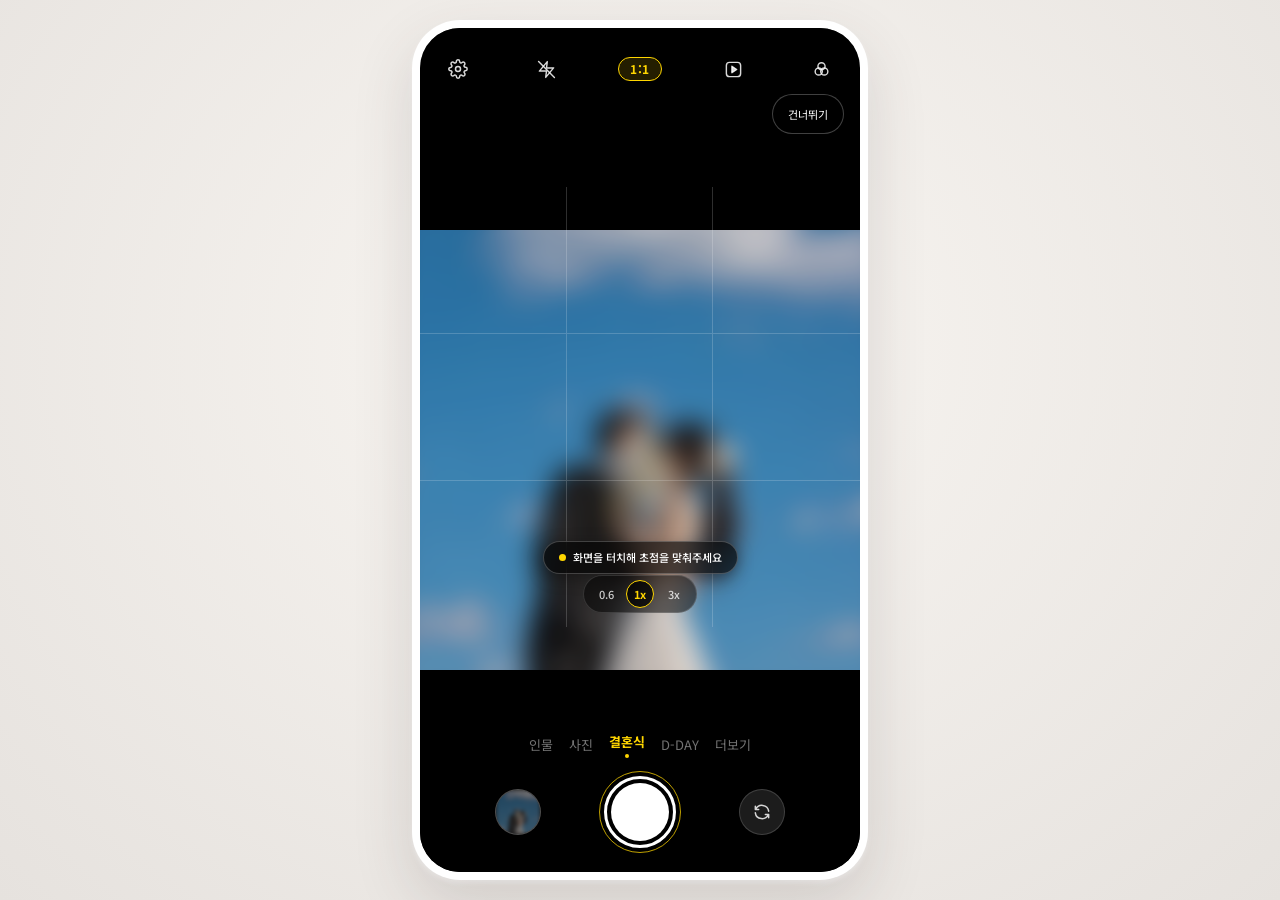
==== index.html @ d18fcd20 "Add files via upload" ====
<!DOCTYPE html>
<html lang="ko">
<head>
  <meta name="description" content="이연호 · 김영은, 우리의 새로운 시작에 초대합니다. 2027년 4월 17일 · 웨딩시티 신도림." />
  <meta charset="UTF-8" />
  <meta name="viewport" content="width=device-width, initial-scale=1.0" />
  <title>이연호 ♥ 김영은 결혼합니다 | 모바일 청첩장</title>

  <!-- 웹폰트: Noto Sans KR, Noto Serif KR, Cormorant Garamond -->
  <link rel="preconnect" href="https://fonts.googleapis.com" />
  <link rel="preconnect" href="https://fonts.gstatic.com" crossorigin />
  <link href="https://fonts.googleapis.com/css2?family=Cormorant+Garamond:ital,wght@0,500;0,600;1,400;1,600&family=Noto+Sans+KR:wght@300;400;500;600;700&family=Noto+Serif+KR:wght@400;500;600&display=swap" rel="stylesheet" />

  <style>
    /* ==========================================================================
       1. 기본 리셋 및 디자인 토큰 (100% 자체 순수 CSS)
    ========================================================================== */
    :root {
      --galaxy-yellow: #FFD600;
      --notion-bg: #FFFFFF;
      --notion-text: #37352F;
      --notion-muted: #787774;
      --notion-border: #E9E9E7;
      --notion-callout: #F7F6F3;
      --kakao-bg: #BACEE0;
      --kakao-yellow: #FEE500;
      --accent-red: #EB5757;
      --accent-blue: #2F80ED;
    }

    *,
    *::before,
    *::after {
      box-sizing: border-box;
      margin: 0;
      padding: 0;
      -webkit-tap-highlight-color: transparent;
    }

    html {
      scroll-behavior: smooth;
      font-family: 'Noto Sans KR', -apple-system, BlinkMacSystemFont, 'Apple SD Gothic Neo', 'Malgun Gothic', sans-serif;
      background-color: #121212;
      color: var(--notion-text);
      line-height: 1.5;
    }

    body {
      background-color: #121212;
      color: var(--notion-text);
      overflow-x: hidden;
      -webkit-font-smoothing: antialiased;
    }

    /* 셔터 촬영 완료 전 스크롤 완전 잠금 */
    html.scroll-locked,
    body.scroll-locked {
      overflow: hidden !important;
      height: 100% !important;
      touch-action: none;
    }

    button,
    input {
      font-family: inherit;
      border: none;
      background: none;
      outline: none;
    }

    button {
      cursor: pointer;
    }

    a {
      text-decoration: none;
      color: inherit;
    }

    img {
      display: block;
      max-width: 100%;
    }

    /* 중앙 정렬 모바일 앱 셸 */
    .mobile-shell {
      width: 100%;
      max-width: 480px;
      margin: 0 auto;
      background-color: var(--notion-bg);
      min-height: 100dvh;
      position: relative;
      box-shadow: 0 0 60px rgba(0, 0, 0, 0.8);
    }

    /* ==========================================================================
       2. 히어로 스테이지: 갤럭시 카메라 1:1 인트로 -> 웨딩 포스터 전환
    ========================================================================== */
    .hero-stage {
      width: 100%;
      height: 100dvh;
      min-height: 620px;
      background-color: #000000;
      position: relative;
      overflow: hidden;
      user-select: none;
      cursor: pointer;
      transition: height 1.1s cubic-bezier(0.22, 1, 0.36, 1),
                  min-height 1.1s cubic-bezier(0.22, 1, 0.36, 1),
                  aspect-ratio 1.1s cubic-bezier(0.22, 1, 0.36, 1);
    }

    /* 촬영 및 프레임 페이드아웃 후 3:4 에디토리얼 웨딩 포스터 비율로 전환 */
    .hero-stage.captured { height:100dvh;min-height:0;aspect-ratio:auto;cursor:default;}

    /* 사진 프레임 컨테이너: 초기 1:1 정사각형 -> 프레임 사라진 후 포스터 전체 확장 */
    .photo-frame-container {
      position: absolute;
      left: 0;
      right: 0;
      top: 50%;
      transform: translateY(-50%);
      width: 100%;
      aspect-ratio: 1 / 1;
      z-index: 10;
      overflow: hidden;
      transition: top 1.1s cubic-bezier(0.22, 1, 0.36, 1),
                  transform 1.1s cubic-bezier(0.22, 1, 0.36, 1),
                  height 1.1s cubic-bezier(0.22, 1, 0.36, 1),
                  aspect-ratio 1.1s cubic-bezier(0.22, 1, 0.36, 1);
    }

    .photo-frame-container.poster-expanded { top:0;bottom:0;transform:none;width:100%;height:100%;aspect-ratio:auto;}

    /* 1단계: 1.6초 동안 천천히 초점이 맞춰지는 웨딩 사진 */
    .wedding-photo {
      width: 100%;
      height: 100%;
      object-fit: cover;
      object-position: center 28%;
      filter: blur(18px) brightness(0.84);
      transform: scale(1.06);
      transition: filter 1.6s cubic-bezier(0.25, 0.46, 0.45, 0.94),
                  transform 1.6s cubic-bezier(0.25, 0.46, 0.45, 0.94);
      will-change: filter, transform;
    }

    .wedding-photo.focused {
      filter: blur(0px) brightness(0.96);
      transform: scale(1);
    }

    /* 포스터 그라데이션 비네팅 */
    .poster-vignette {
      position: absolute;
      inset: 0;
      background: linear-gradient(
        to bottom,
        rgba(0, 0, 0, 0.34) 0%,
        rgba(0, 0, 0, 0.04) 36%,
        rgba(0, 0, 0, 0.14) 60%,
        rgba(0, 0, 0, 0.78) 100%
      );
      opacity: 0;
      pointer-events: none;
      transition: opacity 1s ease;
    }

    .poster-vignette.visible {
      opacity: 1;
    }

    /* 포스터 오버레이 타이포그래피 ('다시 찍기' 버튼 없음) */
    .poster-overlay {
      position: absolute;
      inset: 0;
      z-index: 20;
      display: flex;
      flex-direction: column;
      justify-content: space-between;
      padding: 28px 24px 26px;
      color: #FFFFFF;
      opacity: 0;
      transform: translateY(14px);
      pointer-events: none;
      transition: opacity 0.95s ease 0.2s,
                  transform 0.95s cubic-bezier(0.22, 1, 0.36, 1) 0.2s;
    }

    .poster-overlay.visible {
      opacity: 1;
      transform: translateY(0);
      pointer-events: auto;
    }

    .poster-top-bar {
      display: flex;
      align-items: flex-start;
      justify-content: space-between;
    }

    .poster-top-sub {
      font-family: 'Cormorant Garamond', serif;
      font-style: italic;
      font-size: 15px;
      letter-spacing: 0.18em;
      color: rgba(255, 255, 255, 0.88);
    }

    .poster-top-date {
      font-size: 11px;
      letter-spacing: 0.26em;
      color: rgba(255, 255, 255, 0.76);
      margin-top: 3px;
    }

    .poster-badge {
      padding: 4px 10px;
      border-radius: 9999px;
      background: rgba(255, 255, 255, 0.16);
      backdrop-filter: blur(8px);
      border: 1px solid rgba(255, 255, 255, 0.25);
      font-size: 10px;
      letter-spacing: 0.18em;
      color: rgba(255, 255, 255, 0.92);
    }

    .poster-bottom-content {
      text-align: center;
    }

    .poster-subtitle {
      font-family: 'Cormorant Garamond', serif;
      font-style: italic;
      font-size: 16px;
      letter-spacing: 0.16em;
      color: #F6E6C6;
      margin-bottom: 4px;
    }

    .poster-names {
      font-family: 'Cormorant Garamond', serif;
      font-size: 36px;
      font-weight: 500;
      line-height: 1.08;
      letter-spacing: 0.06em;
      color: #FFFFFF;
    }

    .poster-names .amp {
      font-style: italic;
      font-size: 27px;
      color: #F6E6C6;
      margin: 0 4px;
    }

    .poster-divider {
      width: 36px;
      height: 1px;
      background-color: rgba(255, 255, 255, 0.45);
      margin: 12px auto;
    }

    .poster-datetime {
      font-size: 12px;
      letter-spacing: 0.16em;
      color: rgba(255, 255, 255, 0.92);
      font-weight: 500;
    }

    .poster-venue {
      font-family: 'Noto Serif KR', serif;
      font-size: 12.5px;
      color: rgba(255, 255, 255, 0.78);
      margin-top: 3px;
    }

    .scroll-cue {
      display: inline-flex;
      align-items: center;
      gap: 4px;
      margin-top: 16px;
      padding: 6px 14px;
      border-radius: 9999px;
      background: rgba(255, 255, 255, 0.14);
      backdrop-filter: blur(6px);
      border: 1px solid rgba(255, 255, 255, 0.22);
      font-size: 11.5px;
      color: #FFFFFF;
      animation: floatCue 2.2s ease-in-out infinite;
    }

    @keyframes floatCue {
      0%, 100% { transform: translateY(0); }
      50% { transform: translateY(4px); }
    }

    /* ==========================================================================
       3. 갤럭시 카메라 One UI 크롬 오버레이 (시간초 없음, 초점 완료 후 슬며시 사라짐)
    ========================================================================== */
    .camera-chrome-layer {
      position: absolute;
      inset: 0;
      z-index: 25;
      display: flex;
      flex-direction: column;
      justify-content: space-between;
      opacity: 1;
      transition: opacity 1.1s cubic-bezier(0.25, 0.46, 0.45, 0.94);
    }

    /* 2단계: 초점이 완전히 맞춰진 직후 1.1초 동안 부드럽게 페이드아웃 */
    .camera-chrome-layer.dismissed {
      opacity: 0;
      pointer-events: none;
    }

    /* 상단 갤럭시 카메라 옵션 바 (타이머/시간초 없이 깔끔한 아이콘 5개) */
    .cam-top-bar {
      padding: 18px 22px 10px;
      display: flex;
      align-items: center;
      justify-content: space-between;
      color: rgba(255, 255, 255, 0.88);
      background: linear-gradient(to bottom, rgba(0, 0, 0, 0.8), transparent);
    }

    .cam-icon-btn {
      width: 32px;
      height: 32px;
      display: flex;
      align-items: center;
      justify-content: center;
      color: rgba(255, 255, 255, 0.85);
    }

    .cam-ratio-badge {
      padding: 2px 11px;
      border-radius: 9999px;
      border: 1.5px solid var(--galaxy-yellow);
      background: rgba(255, 214, 0, 0.14);
      color: var(--galaxy-yellow);
      font-size: 12px;
      font-weight: 700;
      letter-spacing: 0.04em;
    }

    /* 중앙 1:1 뷰파인더 오버레이 */
    .cam-viewfinder-overlay {
      position: relative;
      width: 100%;
      aspect-ratio: 1 / 1;
      margin: auto 0;
    }

    /* 3x3 삼분할 그리드 */
    .cam-grid {
      position: absolute;
      inset: 0;
      display: grid;
      grid-template-columns: repeat(3, 1fr);
      grid-template-rows: repeat(3, 1fr);
      pointer-events: none;
    }

    .cam-grid div {
      border-right: 1px solid rgba(255, 255, 255, 0.18);
      border-bottom: 1px solid rgba(255, 255, 255, 0.18);
    }

    .cam-grid div:nth-child(3n) {
      border-right: none;
    }

    .cam-grid div:nth-child(n + 7) {
      border-bottom: none;
    }

    /* 중앙 터치 안내 힌트 배지 */
    .cam-center-hint {
      position: absolute;
      bottom: 54px;
      left: 0;
      right: 0;
      display: flex;
      align-items: center;
      justify-content: center;
      pointer-events: none;
      transition: opacity 0.35s ease;
    }

    .cam-hint-pill {
      display: inline-flex;
      align-items: center;
      gap: 7px;
      padding: 7px 15px;
      border-radius: 9999px;
      background: rgba(0, 0, 0, 0.62);
      backdrop-filter: blur(8px);
      border: 1px solid rgba(255, 255, 255, 0.22);
      color: #FFFFFF;
      font-size: 12px;
      font-weight: 500;
      box-shadow: 0 4px 16px rgba(0, 0, 0, 0.35);
      animation: pulseHint 2s ease-in-out infinite;
    }

    .cam-hint-dot {
      width: 7px;
      height: 7px;
      border-radius: 50%;
      background-color: var(--galaxy-yellow);
    }

    @keyframes pulseHint {
      0%, 100% { transform: scale(1); }
      50% { transform: scale(1.03); }
    }

    /* 갤럭시 노란색 초점 브래킷 ([ ]) + 노출 슬라이더 */
    .focus-reticle {
      position: absolute;
      top: 46%;
      left: 50%;
      width: 98px;
      height: 98px;
      transform: translate(-50%, -50%) scale(1.4);
      opacity: 0;
      pointer-events: none;
      z-index: 30;
      transition: transform 0.65s cubic-bezier(0.16, 1, 0.3, 1), opacity 0.35s ease;
    }

    .focus-reticle.active {
      opacity: 1;
      transform: translate(-50%, -50%) scale(1);
    }

    .bracket {
      position: absolute;
      width: 16px;
      height: 16px;
      border-color: var(--galaxy-yellow);
      border-style: solid;
    }

    .bracket-tl { top: 0; left: 0; border-width: 2px 0 0 2px; }
    .bracket-tr { top: 0; right: 0; border-width: 2px 2px 0 0; }
    .bracket-bl { bottom: 0; left: 0; border-width: 0 0 2px 2px; }
    .bracket-br { bottom: 0; right: 0; border-width: 0 2px 2px 0; }

    .exposure-slider {
      position: absolute;
      right: -24px;
      top: 50%;
      transform: translateY(-50%);
    }

    .exposure-line {
      width: 1.5px;
      height: 54px;
      background: linear-gradient(to bottom, rgba(255, 214, 0, 0.2), rgba(255, 214, 0, 0.95), rgba(255, 214, 0, 0.2));
      position: relative;
    }

    .exposure-sun {
      position: absolute;
      top: 50%;
      left: 50%;
      transform: translate(-50%, -50%);
      width: 16px;
      height: 16px;
      border-radius: 50%;
      background: var(--galaxy-yellow);
      color: #000000;
      display: flex;
      align-items: center;
      justify-content: center;
    }

    /* 하단 렌즈 배율 알약 버튼 (0.6 / 1x / 3x) */
    .cam-zoom-pills {
      position: absolute;
      bottom: 14px;
      left: 50%;
      transform: translateX(-50%);
      display: flex;
      align-items: center;
      gap: 8px;
      padding: 4px 10px;
      border-radius: 9999px;
      background: rgba(0, 0, 0, 0.52);
      backdrop-filter: blur(8px);
      border: 1px solid rgba(255, 255, 255, 0.14);
    }

    .zoom-pill {
      width: 24px;
      height: 24px;
      border-radius: 50%;
      display: flex;
      align-items: center;
      justify-content: center;
      font-size: 11px;
      color: rgba(255, 255, 255, 0.78);
      font-weight: 500;
    }

    .zoom-pill.active {
      width: 28px;
      height: 28px;
      background: rgba(0, 0, 0, 0.75);
      border: 1.5px solid var(--galaxy-yellow);
      color: var(--galaxy-yellow);
      font-weight: 700;
    }

    /* 하단 촬영 모드 스트립 및 셔터 버튼 영역 */
    .cam-bottom-controls {
      padding: 12px 24px 24px;
      background: #000000;
      display: flex;
      flex-direction: column;
      align-items: center;
    }

    .cam-mode-strip {
      display: flex;
      align-items: center;
      justify-content: center;
      gap: 16px;
      font-size: 13px;
      margin-bottom: 18px;
    }

    .cam-mode-item {
      color: rgba(255, 255, 255, 0.45);
      font-weight: 400;
    }

    .cam-mode-item.active {
      color: var(--galaxy-yellow);
      font-weight: 700;
      position: relative;
    }

    .cam-mode-item.active::after {
      content: "";
      display: block;
      width: 4px;
      height: 4px;
      border-radius: 50%;
      background-color: var(--galaxy-yellow);
      margin: 3px auto 0;
    }

    .cam-shutter-row {
      width: 100%;
      max-width: 290px;
      display: flex;
      align-items: center;
      justify-content: space-between;
    }

    .cam-thumb-circle {
      width: 46px;
      height: 46px;
      border-radius: 50%;
      background: #1C1C1C;
      border: 1.5px solid rgba(255, 255, 255, 0.22);
      overflow: hidden;
    }

    .cam-thumb-circle img {
      width: 100%;
      height: 100%;
      object-fit: cover;
      filter: blur(2px);
      opacity: 0.45;
    }

    .shutter-outer {
      width: 72px;
      height: 72px;
      border-radius: 50%;
      border: 3px solid #FFFFFF;
      display: flex;
      align-items: center;
      justify-content: center;
      position: relative;
      transition: transform 0.14s ease;
    }

    .shutter-outer:active {
      transform: scale(0.92);
    }

    .shutter-pulse {
      position: absolute;
      inset: -8px;
      border-radius: 50%;
      border: 1.5px solid rgba(255, 214, 0, 0.75);
      animation: shutterRing 2s infinite cubic-bezier(0.4, 0, 0.6, 1);
      pointer-events: none;
    }

    @keyframes shutterRing {
      0% { transform: scale(0.95); opacity: 0.85; }
      75% { transform: scale(1.22); opacity: 0; }
      100% { transform: scale(1.22); opacity: 0; }
    }

    .shutter-inner {
      width: 58px;
      height: 58px;
      border-radius: 50%;
      background-color: #FFFFFF;
    }

    .cam-flip-circle {
      width: 46px;
      height: 46px;
      border-radius: 50%;
      background: #1C1C1C;
      border: 1px solid rgba(255, 255, 255, 0.16);
      display: flex;
      align-items: center;
      justify-content: center;
      color: rgba(255, 255, 255, 0.82);
    }

    /* ==========================================================================
       4. 노션(Notion) 스타일 청첩장 본문 레이아웃
    ========================================================================== */
    .notion-body {
      background-color: var(--notion-bg);
      color: var(--notion-text);
      padding: 20px 20px 56px;
    }

    /* 노션 브레드크럼 바 */
    .notion-breadcrumb {
      display: flex;
      align-items: center;
      justify-content: space-between;
      padding-bottom: 14px;
      margin-bottom: 22px;
      border-bottom: 1px solid var(--notion-border);
      font-size: 12.5px;
      color: var(--notion-muted);
    }

    .notion-breadcrumb-path {
      display: flex;
      align-items: center;
      gap: 6px;
      font-weight: 500;
    }

    .notion-breadcrumb-path .current {
      color: var(--notion-text);
      font-weight: 600;
    }

    .notion-status-pill {
      padding: 2px 8px;
      border-radius: 4px;
      background: #F7F6F3;
      border: 1px solid var(--notion-border);
      font-size: 11px;
      color: var(--notion-muted);
    }

    /* 노션 페이지 헤더 */
    .notion-page-header {
      margin-bottom: 22px;
    }

    .notion-page-icon {
      width: 52px;
      height: 52px;
      border-radius: 12px;
      background-color: #F7F6F3;
      border: 1px solid var(--notion-border);
      display: flex;
      align-items: center;
      justify-content: center;
      font-size: 28px;
      margin-bottom: 14px;
    }

    .notion-h1 {
      font-size: 26px;
      font-weight: 700;
      letter-spacing: -0.02em;
      color: var(--notion-text);
      line-height: 1.3;
    }

    .notion-lead {
      font-size: 13.5px;
      color: var(--notion-muted);
      margin-top: 4px;
    }

    /* 노션 속성 테이블 (Properties) */
    .notion-properties {
      border: 1px solid var(--notion-border);
      border-radius: 8px;
      background-color: #FBFBFA;
      padding: 4px 12px;
      margin-bottom: 20px;
    }

    .notion-prop-row {
      display: grid;
      grid-template-columns: 84px 1fr;
      align-items: center;
      padding: 9px 2px;
      border-bottom: 1px solid var(--notion-border);
      font-size: 13.5px;
      gap: 8px;
    }

    .notion-prop-row:last-child {
      border-bottom: none;
    }

    .notion-prop-key {
      display: flex;
      align-items: center;
      gap: 6px;
      color: var(--notion-muted);
      font-size: 12.5px;
      font-weight: 500;
    }

    .notion-prop-val {
      display: flex;
      align-items: center;
      flex-wrap: wrap;
      gap: 6px;
      color: var(--notion-text);
      font-weight: 500;
    }

    .notion-pill {
      display: inline-flex;
      align-items: center;
      padding: 2px 8px;
      border-radius: 4px;
      font-size: 11.5px;
      font-weight: 500;
      line-height: 1.4;
    }

    .pill-blue { background-color: #E3EFFD; color: #24578A; }
    .pill-pink { background-color: #FDE8EC; color: #9E3A50; }
    .pill-yellow { background-color: #FDECC8; color: #7A5618; }
    .pill-green { background-color: #DBEDDB; color: #275937; }
    .pill-purple { background-color: #F4DFEB; color: #7D355E; }
    .pill-gray { background-color: #EFEFED; color: #4A4945; }

    /* 신랑·신부 어린 시절 사진 & 귀여운 프로필 카드 */
    .couple-profile-grid {
      display: grid;
      grid-template-columns: repeat(2, 1fr);
      gap: 12px;
    }

    .couple-card {
      background-color: #FFFFFF;
      border: 1px solid var(--notion-border);
      border-radius: 10px;
      padding: 14px 12px;
      display: flex;
      flex-direction: column;
      align-items: center;
      text-align: center;
      box-shadow: 0 1px 3px rgba(15, 15, 15, 0.04);
      transition: transform 0.2s ease, box-shadow 0.2s ease;
    }

    .couple-card:hover {
      transform: translateY(-2px);
      box-shadow: 0 5px 14px rgba(15, 15, 15, 0.07);
    }

    .baby-photo-polaroid {
      position: relative;
      background-color: #FBFBFA;
      border: 1px solid #EAE8E3;
      border-radius: 14px;
      padding: 6px 6px 8px;
      margin-bottom: 10px;
      box-shadow: 0 2px 6px rgba(0, 0, 0, 0.04);
    }

    .baby-photo-frame {
      width: 84px;
      height: 84px;
      border-radius: 10px;
      overflow: hidden;
      background-color: #F7F6F3;
      margin: 0 auto;
    }

    .baby-photo-frame img {
      width: 100%;
      height: 100%;
      object-fit: cover;
      object-position: center 25%;
    }

    .baby-photo-caption {
      display: block;
      font-size: 10px;
      color: var(--notion-muted);
      margin-top: 5px;
      letter-spacing: 0.02em;
    }

    .couple-tags {
      display: flex;
      flex-wrap: wrap;
      justify-content: center;
      gap: 4px;
      margin-bottom: 8px;
    }

    .couple-tag {
      font-size: 10.5px;
      font-weight: 600;
      padding: 1px 6px;
      border-radius: 4px;
    }

    .couple-name-title {
      font-size: 16px;
      font-weight: 700;
      color: var(--notion-text);
      margin-bottom: 2px;
    }

    .couple-parents {
      font-size: 11.5px;
      color: var(--notion-muted);
      margin-bottom: 10px;
    }

    .couple-bio-list {
      width: 100%;
      border-top: 1px dashed var(--notion-border);
      padding-top: 9px;
      display: flex;
      flex-direction: column;
      gap: 6px;
      text-align: left;
      font-size: 11.5px;
      line-height: 1.45;
      color: var(--notion-text);
      word-break: keep-all;
    }

    .couple-bio-item {
      display: flex;
      flex-direction: column;
      gap: 1px;
    }

    .couple-bio-label {
      font-size: 10.5px;
      font-weight: 700;
      color: var(--notion-muted);
    }

    .couple-quote-box {
      width: 100%;
      margin-top: 10px;
      padding: 8px 9px;
      border-radius: 6px;
      background-color: var(--notion-callout);
      border: 1px solid #ECEAE4;
      font-size: 11.5px;
      font-weight: 500;
      line-height: 1.45;
      color: var(--notion-text);
      word-break: keep-all;
    }

    /* 노션 콜아웃 블록 (인사말) */
    .notion-callout {
      background-color: var(--notion-callout);
      border: 1px solid #ECEAE4;
      border-radius: 6px;
      padding: 16px;
      display: flex;
      align-items: flex-start;
      gap: 12px;
    }

    .notion-callout-icon {
      font-size: 20px;
      line-height: 1.2;
      flex-shrink: 0;
    }

    .notion-callout-text {
      font-size: 14px;
      line-height: 1.8;
      color: var(--notion-text);
      word-break: keep-all;
    }

    .notion-callout-title {
      font-weight: 600;
      margin-bottom: 4px;
    }

    .notion-divider {
      border: 0;
      border-top: 1px solid var(--notion-border);
      margin: 30px 0;
    }

    /* 노션 데이터베이스 섹션 헤더 */
    .notion-db-header {
      display: flex;
      align-items: center;
      justify-content: space-between;
      padding-bottom: 10px;
      margin-bottom: 14px;
      border-bottom: 1px solid var(--notion-border);
    }

    .notion-db-title-group {
      display: flex;
      align-items: center;
      gap: 8px;
    }

    .notion-h2 {
      font-size: 16px;
      font-weight: 700;
      color: var(--notion-text);
    }

    .notion-view-tab {
      padding: 2px 8px;
      border-radius: 4px;
      background-color: #F1F1EF;
      font-size: 11px;
      font-weight: 600;
      color: var(--notion-text);
    }

    .notion-db-hint {
      font-size: 11.5px;
      color: var(--notion-muted);
    }

    /* 노션 갤러리 데이터베이스 2열 그리드 */
    .notion-gallery-grid {
      display: grid;
      grid-template-columns: repeat(2, 1fr);
      gap: 12px;
    }

    .notion-gallery-card {
      background-color: #FFFFFF;
      border: 1px solid var(--notion-border);
      border-radius: 8px;
      overflow: hidden;
      cursor: pointer;
      box-shadow: 0 1px 2px rgba(15, 15, 15, 0.04);
      transition: transform 0.2s ease, box-shadow 0.2s ease, background-color 0.2s ease;
    }

    .notion-gallery-card:hover {
      background-color: #FBFBFA;
      box-shadow: 0 4px 12px rgba(15, 15, 15, 0.08);
      transform: translateY(-2px);
    }

    .notion-gallery-thumb {
      width: 100%;
      aspect-ratio: 4 / 3;
      overflow: hidden;
      background-color: #F7F6F3;
    }

    .notion-gallery-thumb img {
      width: 100%;
      height: 100%;
      object-fit: cover;
      transition: transform 0.45s ease;
    }

    .notion-gallery-card:hover .notion-gallery-thumb img {
      transform: scale(1.04);
    }

    .notion-gallery-meta {
      padding: 10px 11px 11px;
    }

    .notion-gallery-name {
      font-size: 13px;
      font-weight: 600;
      color: var(--notion-text);
      margin-bottom: 6px;
      white-space: nowrap;
      overflow: hidden;
      text-overflow: ellipsis;
    }

    /* 노션 캘린더 & 실시간 D-Day */
    .notion-calendar-box {
      border: 1px solid var(--notion-border);
      border-radius: 8px;
      overflow: hidden;
      background-color: #FFFFFF;
      margin-bottom: 12px;
    }

    .notion-cal-month-bar {
      display: flex;
      align-items: center;
      justify-content: space-between;
      padding: 10px 14px;
      background-color: #F7F6F3;
      border-bottom: 1px solid var(--notion-border);
      font-size: 13px;
      font-weight: 600;
    }

    .notion-cal-weekdays {
      display: grid;
      grid-template-columns: repeat(7, 1fr);
      text-align: center;
      padding: 8px 0;
      border-bottom: 1px solid var(--notion-border);
      font-size: 11px;
      font-weight: 600;
      color: var(--notion-muted);
      background-color: #FBFBFA;
    }

    .notion-cal-weekdays .sun { color: var(--accent-red); }
    .notion-cal-weekdays .sat { color: var(--accent-blue); }

    .notion-cal-grid {
      display: grid;
      grid-template-columns: repeat(7, 1fr);
      text-align: center;
      font-size: 12.5px;
    }

    .cal-cell {
      height: 44px;
      border-right: 1px solid #F3F3F1;
      border-bottom: 1px solid #F3F3F1;
      display: flex;
      flex-direction: column;
      align-items: center;
      justify-content: center;
    }

    .cal-cell:nth-child(7n) {
      border-right: none;
    }

    .cal-cell.empty {
      background-color: #FBFBFA;
    }

    .cal-cell.sun { color: var(--accent-red); }
    .cal-cell.sat { color: var(--accent-blue); }

    .cal-cell.wedding-day {
      background-color: #FFF6F6;
    }

    .wedding-day-badge {
      width: 24px;
      height: 24px;
      border-radius: 50%;
      background-color: var(--accent-red);
      color: #FFFFFF;
      font-weight: 700;
      font-size: 12px;
      display: flex;
      align-items: center;
      justify-content: center;
    }

    .wedding-day-label {
      font-size: 9px;
      font-weight: 700;
      color: var(--accent-red);
      margin-top: 2px;
      line-height: 1;
    }

    /* 실시간 D-Day 카운트다운 카드 */
    .notion-dday-box {
      background-color: #F7F6F3;
      border: 1px solid var(--notion-border);
      border-radius: 8px;
      padding: 14px;
    }

    .dday-header-row {
      display: flex;
      align-items: center;
      justify-content: space-between;
      margin-bottom: 12px;
      font-size: 13px;
      font-weight: 600;
    }

    .dday-badge-pill {
      padding: 2px 9px;
      border-radius: 4px;
      background-color: #FFE2DD;
      color: #9E2A2B;
      font-size: 12px;
      font-weight: 700;
    }

    .dday-timer-grid {
      display: grid;
      grid-template-columns: repeat(4, 1fr);
      gap: 8px;
      text-align: center;
    }

    .dday-unit-card {
      background-color: #FFFFFF;
      border: 1px solid var(--notion-border);
      border-radius: 6px;
      padding: 8px 4px;
    }

    .dday-num {
      display: block;
      font-size: 18px;
      font-weight: 700;
      color: var(--notion-text);
      font-variant-numeric: tabular-nums;
      line-height: 1.1;
    }

    .dday-num.sec {
      color: var(--accent-red);
    }

    .dday-label {
      display: block;
      font-size: 10px;
      font-weight: 600;
      color: var(--notion-muted);
      margin-top: 4px;
    }

    /* ==========================================================================
       5. 단체 카카오톡방 방명록 UI
    ========================================================================== */
    .kakao-room {
      background-color: var(--kakao-bg);
      border-radius: 16px;
      overflow: hidden;
      border: 1px solid rgba(0, 0, 0, 0.08);
      box-shadow: 0 8px 24px rgba(24, 39, 58, 0.1);
    }

    .kakao-header {
      background-color: rgba(186, 206, 224, 0.96);
      padding: 12px 14px;
      display: flex;
      align-items: center;
      justify-content: space-between;
      border-bottom: 1px solid rgba(0, 0, 0, 0.06);
    }

    .kakao-header-left {
      display: flex;
      align-items: center;
      gap: 8px;
    }

    .kakao-room-title {
      font-size: 14.5px;
      font-weight: 700;
      color: #191919;
    }

    .kakao-member-count {
      font-size: 13px;
      font-weight: 600;
      color: #556677;
    }

    .kakao-header-icons {
      display: flex;
      align-items: center;
      gap: 10px;
      color: #191919;
    }

    /* 상단 고정 공지글 배너 */
    .kakao-notice {
      background-color: rgba(255, 255, 255, 0.94);
      padding: 10px 14px;
      border-bottom: 1px solid rgba(0, 0, 0, 0.06);
      cursor: pointer;
      transition: background-color 0.2s ease;
    }

    .kakao-notice:hover {
      background-color: #FFFFFF;
    }

    .kakao-notice-inner {
      display: flex;
      align-items: flex-start;
      justify-content: space-between;
      gap: 8px;
    }

    .kakao-notice-left {
      display: flex;
      align-items: flex-start;
      gap: 8px;
      min-width: 0;
      flex: 1;
    }

    .kakao-notice-icon {
      width: 20px;
      height: 20px;
      border-radius: 50%;
      background-color: var(--kakao-yellow);
      color: #191919;
      display: flex;
      align-items: center;
      justify-content: center;
      flex-shrink: 0;
      margin-top: 1px;
    }

    .kakao-notice-body {
      min-width: 0;
      flex: 1;
    }

    .kakao-notice-meta {
      display: flex;
      align-items: center;
      gap: 6px;
      margin-bottom: 2px;
    }

    .kakao-notice-tag {
      font-size: 10.5px;
      font-weight: 700;
      color: #3B1E1E;
      background-color: rgba(254, 229, 0, 0.65);
      padding: 1px 6px;
      border-radius: 4px;
    }

    .kakao-notice-sub {
      font-size: 10.5px;
      color: #777777;
    }

    .kakao-notice-text {
      font-size: 12.5px;
      color: #222222;
      line-height: 1.45;
      word-break: keep-all;
    }

    .kakao-notice-text.clamped {
      white-space: nowrap;
      overflow: hidden;
      text-overflow: ellipsis;
    }

    .kakao-notice-chevron {
      color: #666666;
      flex-shrink: 0;
      margin-top: 2px;
      transition: transform 0.2s ease;
    }

    /* 채팅 메시지 스크롤 영역 */
    .kakao-chat-scroll {
      height: 380px;
      overflow-y: auto;
      padding: 14px 14px 18px;
      display: flex;
      flex-direction: column;
      gap: 13px;
    }

    .kakao-chat-scroll::-webkit-scrollbar {
      width: 4px;
    }

    .kakao-chat-scroll::-webkit-scrollbar-thumb {
      background: rgba(0, 0, 0, 0.18);
      border-radius: 9999px;
    }

    .chat-row {
      display: flex;
      align-items: flex-start;
      gap: 8px;
    }

    .chat-row.outgoing {
      justify-content: flex-end;
    }

    /* 성별 카카오톡 기본 프로필 아바타 */
    .kakao-avatar {
      width: 36px;
      height: 36px;
      border-radius: 13px;
      display: flex;
      align-items: center;
      justify-content: center;
      flex-shrink: 0;
      overflow: hidden;
    }

    .kakao-avatar.male {
      background-color: #A9C9E8;
      color: #466B8F;
    }

    .kakao-avatar.female {
      background-color: #F2C4CE;
      color: #A35768;
    }

    .kakao-avatar.couple {
      background-color: var(--kakao-yellow);
      color: #3B1E1E;
      font-size: 16px;
    }

    .chat-content-col {
      max-width: 75%;
      display: flex;
      flex-direction: column;
    }

    .chat-row.outgoing .chat-content-col {
      align-items: flex-end;
    }

    .chat-sender-name {
      font-size: 11.5px;
      color: #3B4856;
      margin-bottom: 4px;
      font-weight: 500;
    }

    .chat-bubble-line {
      display: flex;
      align-items: flex-end;
      gap: 5px;
    }

    .bubble-in {
      position: relative;
      background-color: #FFFFFF;
      color: #191919;
      border-radius: 14px;
      border-top-left-radius: 3px;
      padding: 9px 12px;
      font-size: 13.5px;
      line-height: 1.48;
      box-shadow: 0 1px 2px rgba(0, 0, 0, 0.06);
      word-break: keep-all;
      overflow-wrap: break-word;
    }

    .bubble-in::before {
      content: "";
      position: absolute;
      top: 0;
      left: -6px;
      width: 0;
      height: 0;
      border-top: 8px solid #FFFFFF;
      border-left: 7px solid transparent;
    }

    .bubble-out {
      position: relative;
      background-color: var(--kakao-yellow);
      color: #191919;
      border-radius: 14px;
      border-top-right-radius: 3px;
      padding: 9px 12px;
      font-size: 13.5px;
      line-height: 1.48;
      box-shadow: 0 1px 2px rgba(0, 0, 0, 0.06);
      word-break: keep-all;
      overflow-wrap: break-word;
    }

    .bubble-out::after {
      content: "";
      position: absolute;
      top: 0;
      right: -6px;
      width: 0;
      height: 0;
      border-top: 8px solid var(--kakao-yellow);
      border-right: 7px solid transparent;
    }

    .chat-meta-col {
      display: flex;
      flex-direction: column;
      align-items: flex-end;
      flex-shrink: 0;
    }

    .chat-unread {
      font-size: 10px;
      font-weight: 700;
      color: var(--kakao-yellow);
      line-height: 1.1;
      margin-bottom: 2px;
    }

    .chat-time {
      font-size: 10px;
      color: #4E5D6C;
      line-height: 1.1;
      flex-shrink: 0;
    }

    @keyframes msgPopIn {
      from { opacity: 0; transform: translateY(8px) scale(0.97); }
      to { opacity: 1; transform: translateY(0) scale(1); }
    }

    .msg-animate {
      animation: msgPopIn 0.26s cubic-bezier(0.22, 1, 0.36, 1) forwards;
    }

    /* 하단 카카오톡 방명록 입력 폼 */
    .kakao-input-form {
      background-color: #FFFFFF;
      border-top: 1px solid rgba(0, 0, 0, 0.08);
      padding: 10px;
    }

    .kakao-input-top {
      display: flex;
      align-items: center;
      gap: 6px;
      margin-bottom: 8px;
    }

    .gender-toggle-group {
      display: inline-flex;
      background-color: #F2F3F5;
      padding: 2px;
      border-radius: 8px;
      border: 1px solid rgba(0, 0, 0, 0.05);
      flex-shrink: 0;
    }

    .gender-btn {
      padding: 4px 10px;
      border-radius: 6px;
      font-size: 12px;
      font-weight: 500;
      color: #666666;
      transition: all 0.18s ease;
    }

    .gender-btn.active-male {
      background-color: #A9C9E8;
      color: #214566;
      font-weight: 700;
    }

    .gender-btn.active-female {
      background-color: #F2C4CE;
      color: #7D3343;
      font-weight: 700;
    }

    .kakao-name-input {
      flex: 1;
      min-width: 0;
      background-color: #F2F3F5;
      color: #191919;
      font-size: 12.5px;
      padding: 6px 10px;
      border-radius: 8px;
      border: 1px solid transparent;
    }

    .kakao-name-input:focus,
    .kakao-msg-input:focus {
      background-color: #FFFFFF;
      border-color: var(--kakao-yellow);
    }

    .kakao-input-bottom {
      display: flex;
      align-items: center;
      gap: 6px;
    }

    .kakao-plus-btn {
      width: 34px;
      height: 34px;
      border-radius: 50%;
      background-color: #F2F3F5;
      color: #555555;
      display: flex;
      align-items: center;
      justify-content: center;
      flex-shrink: 0;
    }

    .kakao-msg-input {
      flex: 1;
      min-width: 0;
      background-color: #F2F3F5;
      color: #191919;
      font-size: 13px;
      padding: 8px 14px;
      border-radius: 9999px;
      border: 1px solid transparent;
    }

    .kakao-send-btn {
      width: 36px;
      height: 36px;
      border-radius: 50%;
      background-color: var(--kakao-yellow);
      color: #3B1E1E;
      display: flex;
      align-items: center;
      justify-content: center;
      flex-shrink: 0;
      transition: transform 0.12s ease;
    }

    .kakao-send-btn:active {
      transform: scale(0.92);
    }

    /* 푸터 */
    .notion-footer {
      text-align: center;
      margin-top: 32px;
      padding-top: 20px;
      border-top: 1px solid var(--notion-border);
      font-size: 11.5px;
      color: #9B9A97;
    }

    .notion-footer strong {
      display: block;
      color: var(--notion-muted);
      font-weight: 600;
      margin-bottom: 2px;
    }

    /* ==========================================================================
       6. 갤러리 전체 화면 라이트박스 모달
    ========================================================================== */
    .lightbox-modal {
      position: fixed;
      inset: 0;
      z-index: 100;
      background-color: rgba(15, 15, 15, 0.92);
      backdrop-filter: blur(8px);
      display: flex;
      flex-direction: column;
      align-items: center;
      justify-content: center;
      padding: 24px;
      opacity: 0;
      pointer-events: none;
      transition: opacity 0.25s ease;
    }

    .lightbox-modal.open {
      opacity: 1;
      pointer-events: auto;
    }

    .lightbox-close-btn {
      position: absolute;
      top: 18px;
      right: 18px;
      width: 40px;
      height: 40px;
      border-radius: 50%;
      background-color: rgba(255, 255, 255, 0.16);
      color: #FFFFFF;
      display: flex;
      align-items: center;
      justify-content: center;
    }

    .lightbox-content {
      max-width: 420px;
      width: 100%;
      text-align: center;
    }

    .lightbox-img {
      width: 100%;
      max-height: 74dvh;
      object-fit: contain;
      border-radius: 12px;
      margin: 0 auto;
      box-shadow: 0 12px 40px rgba(0, 0, 0, 0.5);
    }

    .lightbox-caption {
      font-family: 'Noto Serif KR', serif;
      font-size: 13px;
      color: rgba(255, 255, 255, 0.88);
      margin-top: 14px;
    }
  </style>
<style>
:root{--burgundy:#752D3C} .editorial{background:#fff;color:#262323;padding:0 22px 30px;font-family:'Noto Sans KR',sans-serif}.ed-section{padding:57px 0 48px;border-bottom:1px solid #e8e7e5;text-align:center}.ed-eyebrow{font-size:10px;letter-spacing:.3em;font-weight:600}.ribbon{font-size:35px;color:var(--burgundy);margin:10px 0}.invite h1{font:italic 54px/1 'Cormorant Garamond',serif;letter-spacing:-.04em}.invite h1 em{display:block;font-weight:500}.fine-line{height:1px;background:#bbb;width:38px;margin:25px auto}.invite-copy{font:14px/2 'Noto Serif KR',serif;word-break:keep-all}.date-feature{font:italic 29px 'Cormorant Garamond',serif;color:var(--burgundy);margin-top:30px}.date-feature span{font-size:16px}.venue-feature{font-size:14px;margin-top:9px}.small-note{font-size:10px;color:#98928e;margin-top:15px}.ed-heading{font:italic 39px 'Cormorant Garamond',serif;font-weight:500;margin:0 0 28px}.ed-heading:before,.ed-heading:after{content:' ';display:inline-block;vertical-align:middle;width:15%;height:1px;background:#c9c3c1;margin:0 12px}.open-book{display:grid;grid-template-columns:1fr 1fr;background:#faf8f4;border:1px solid #e3ded5;border-radius:8px 8px 16px 16px;box-shadow:0 7px 18px #00000012;overflow:hidden;transform:perspective(800px) rotateX(1deg)}.book-page{padding:18px 10px 24px;min-width:0}.book-page:first-child{border-right:2px solid #e4dfd7;box-shadow:inset -7px 0 12px #00000006}.book-page img{width:100%;height:125px;object-fit:cover;border:7px solid white;box-shadow:0 2px 8px #0002;transform:rotate(-3deg)}.book-page:last-child img{transform:rotate(3deg)}.tape{color:var(--burgundy);font-size:20px}.book-role{font:italic 16px 'Cormorant Garamond',serif;margin:15px 0 4px;color:var(--burgundy)}.book-page h3{font-size:16px;margin-bottom:9px}.book-page p{font-size:11px;line-height:1.8}.book-desc{margin-top:12px;color:#6d6461;word-break:keep-all}.ed-gallery{display:grid;grid-template-columns:repeat(2,1fr);gap:7px}.ed-gallery .notion-gallery-card:first-child{grid-column:span 2}.ed-gallery .notion-gallery-card{border:0;border-radius:2px;box-shadow:none}.ed-gallery img{width:100%;height:165px;object-fit:cover}.ed-gallery .notion-gallery-card:first-child img{height:230px}.month{font:24px 'Cormorant Garamond',serif;letter-spacing:.1em;margin-bottom:16px}.month i{color:var(--burgundy)}.notion-cal-grid{border-top:1px solid #e8e7e5;padding-top:12px}.cal-cell{border:none;height:41px}.cal-cell.empty{background:white}.cal-cell.wedding-day{background:white}.wedding-day-badge{background:var(--burgundy)}.wedding-day-label{color:var(--burgundy)}.countdown{margin:22px 0 14px;font-size:13px}.countdown strong{color:var(--burgundy);font-size:22px;margin-left:8px}.dday-unit-card{border:0;background:#f7f6f4}.dday-num.sec{color:var(--burgundy)}.loc-name{font-size:16px;font-weight:600}.loc-address{font-size:12px;line-height:1.8;margin:9px 0 20px;color:#666}.map-preview{height:180px;position:relative;overflow:hidden;background:#f1f0ec;border:1px solid #e3e3df;border-radius:5px;display:flex;align-items:center;justify-content:center;flex-direction:column;gap:5px}.map-roads{position:absolute;inset:-30%;transform:rotate(-23deg);background:repeating-linear-gradient(0deg,transparent 0 42px,#fff 43px 53px,transparent 54px 100px),repeating-linear-gradient(90deg,transparent 0 65px,#fff 66px 77px,transparent 78px 125px)}.map-pin,.map-preview strong,.map-preview small{position:relative}.map-pin{color:var(--burgundy);font-size:42px}.map-preview strong{font-size:13px}.map-preview small{font-size:11px}.map-actions{display:flex;gap:8px;margin:13px 0 24px}.map-actions a{flex:1;padding:12px 3px;border:1px solid #dedbd8;border-radius:6px;font-size:12px}.transit-tabs{display:flex;border-bottom:1px solid #ddd}.transit-tabs button{flex:1;padding:13px 0;font-size:12px;color:#777}.transit-tabs button.selected{color:var(--burgundy);border-bottom:2px solid var(--burgundy);font-weight:700}.transit-content{background:#faf9f8;text-align:left;padding:20px 16px;font-size:12px;line-height:1.9;min-height:92px}.section-sub{font-size:12px;color:var(--burgundy);margin-top:-20px}.section-copy{font-size:13px;line-height:1.9;margin:20px 0}.account-details{text-align:left;border-bottom:1px solid #e8e7e5}.account-details:first-of-type{border-top:1px solid #e8e7e5}.account-details summary{list-style:none;padding:17px 7px;cursor:pointer;font-size:13px}.account-details summary span{float:right}.account-details>div{padding:12px;background:#faf9f8;font-size:12px;color:#777}.contact-actions{display:flex;gap:10px}.contact-actions button{flex:1;border:1px solid #c9b4b8;border-radius:30px;padding:13px 5px;font-size:12px}.kakao-room{text-align:left}.snap-polaroids{height:180px;display:flex;align-items:center;justify-content:center}.polaroid{width:142px;padding:8px 8px 23px;background:white;box-shadow:0 4px 15px #0002}.polaroid img{width:100%;height:115px;object-fit:cover}.p1{transform:rotate(-9deg) translateX(16px)}.p2{transform:rotate(8deg) translateX(-14px)}.snap-upload{display:inline-block;background:var(--burgundy);color:white;border-radius:30px;padding:14px 38px;font-size:13px;cursor:pointer}.ed-footer{text-align:center;padding:30px;font:15px 'Cormorant Garamond',serif;letter-spacing:.2em;color:#8a7c79}@media(max-width:360px){.editorial{padding:0 15px 30px}.ed-heading:before,.ed-heading:after{width:10%;margin:0 8px}.invite h1{font-size:48px}.book-page{padding:12px 7px}.book-page img{height:105px}}
</style><link rel="stylesheet" href="refined.css" />
<link rel="stylesheet" href="burgundy.css" />
<link rel="stylesheet" href="responsive.css" />
<link rel="stylesheet" href="notebook.css" />
<link rel="stylesheet" href="readability.css" />
<link rel="stylesheet" href="paper.css" />
</head>
<body>

  <div class="mobile-shell">
    
    <!-- ========================================================================
         1. 갤럭시 카메라 1:1 인트로 -> 천천히 초점 후 프레임 페이드아웃
    ========================================================================= -->
    <section id="heroStage" class="hero-stage" aria-label="카메라 오프닝">
<button type="button" id="skipOpening" class="skip-opening">건너뛰기</button>
      
      <!-- 1:1 뷰파인더 프레임 -> 촬영 완료 후 3:4 포스터 전체로 확장 -->
      <div id="photoFrameContainer" class="photo-frame-container">
        <img
          id="weddingPhoto"
          src="assets/hero-clean.png"
          alt="이연호 김영은 웨딩 포스터"
          class="wedding-photo"
          onerror="this.onerror=null; this.src='data:image/svg+xml;utf8,<svg xmlns=%22http://www.w3.org/2000/svg%22 width=%22800%22 height=%221066%22 viewBox=%220 0 800 1066%22><defs><linearGradient id=%22g%22 x1=%220%22 y1=%220%22 x2=%221%22 y2=%221%22><stop offset=%220%25%22 stop-color=%22%23f5e4d7%22/><stop offset=%22100%25%22 stop-color=%22%23c8a48f%22/></linearGradient></defs><rect width=%22800%22 height=%221066%22 fill=%22url(%23g)%22/><text x=%22400%22 y=%22533%22 font-family=%22serif%22 font-size=%2234%22 fill=%22%234a352b%22 text-anchor=%22middle%22>YEONHO &amp; YOUNGEUN</text></svg>';"
        />
        <div id="posterVignette" class="poster-vignette"></div>
      </div>

      <!-- 프레임이 사라진 뒤 나타나는 웨딩 포스터 오버레이 -->
      <div id="posterOverlay" class="poster-overlay">
        <a href="#invite" class="scroll-cue" aria-label="청첩장 본문으로 이동"><span aria-hidden="true">↓</span></a>
      </div>

      <!-- 갤럭시 카메라 One UI 크롬 레이어 (시간초 없음, 초점 완료 후 슬며시 사라짐) -->
      <div id="cameraChromeLayer" class="camera-chrome-layer">
        
        <!-- 상단 갤럭시 카메라 옵션 바 -->
        <header class="cam-top-bar">
          <!-- 설정 아이콘 -->
          <span class="cam-icon-btn" aria-hidden="true">
            <svg width="20" height="20" viewBox="0 0 24 24" fill="none" stroke="currentColor" stroke-width="1.8" stroke-linecap="round" stroke-linejoin="round">
              <circle cx="12" cy="12" r="3"></circle>
              <path d="M19.4 15a1.65 1.65 0 0 0 .33 1.82l.06.06a2 2 0 0 1 0 2.83 2 2 0 0 1-2.83 0l-.06-.06a1.65 1.65 0 0 0-1.82-.33 1.65 1.65 0 0 0-1 1.51V21a2 2 0 0 1-2 2 2 2 0 0 1-2-2v-.09A1.65 1.65 0 0 0 9 19.4a1.65 1.65 0 0 0-1.82.33l-.06.06a2 2 0 0 1-2.83 0 2 2 0 0 1 0-2.83l.06-.06a1.65 1.65 0 0 0 .33-1.82 1.65 1.65 0 0 0-1.51-1H3a2 2 0 0 1-2-2 2 2 0 0 1 2-2h.09A1.65 1.65 0 0 0 4.6 9a1.65 1.65 0 0 0-.33-1.82l-.06-.06a2 2 0 0 1 0-2.83 2 2 0 0 1 2.83 0l.06.06a1.65 1.65 0 0 0 1.82.33H9a1.65 1.65 0 0 0 1-1.51V3a2 2 0 0 1 2-2 2 2 0 0 1 2 2v.09a1.65 1.65 0 0 0 1 1.51 1.65 1.65 0 0 0 1.82-.33l.06-.06a2 2 0 0 1 2.83 0 2 2 0 0 1 0 2.83l-.06.06a1.65 1.65 0 0 0-.33 1.82V9a1.65 1.65 0 0 0 1.51 1H21a2 2 0 0 1 2 2 2 2 0 0 1-2 2h-.09a1.65 1.65 0 0 0-1.51 1z"></path>
            </svg>
          </span>

          <!-- 플래시 끔 아이콘 -->
          <span class="cam-icon-btn" aria-hidden="true">
            <svg width="19" height="19" viewBox="0 0 24 24" fill="none" stroke="currentColor" stroke-width="1.8" stroke-linecap="round" stroke-linejoin="round">
              <path d="M13 2L3 14h9l-1 8 10-12h-9l1-8z"></path>
              <line x1="2" y1="2" x2="22" y2="22"></line>
            </svg>
          </span>

          <!-- 1:1 비율 노란색 뱃지 -->
          <span class="cam-ratio-badge">1:1</span>

          <!-- 모션포토 아이콘 -->
          <span class="cam-icon-btn" aria-hidden="true">
            <svg width="19" height="19" viewBox="0 0 24 24" fill="none" stroke="currentColor" stroke-width="1.8" stroke-linecap="round" stroke-linejoin="round">
              <rect x="3" y="3" width="18" height="18" rx="4"></rect>
              <polygon points="10 8 16 12 10 16 10 8" fill="currentColor"></polygon>
            </svg>
          </span>

          <!-- 필터 아이콘 -->
          <span class="cam-icon-btn" aria-hidden="true">
            <svg width="19" height="19" viewBox="0 0 24 24" fill="none" stroke="currentColor" stroke-width="1.8">
              <circle cx="12" cy="8" r="4.5"></circle>
              <circle cx="8.5" cy="14.5" r="4.5"></circle>
              <circle cx="15.5" cy="14.5" r="4.5"></circle>
            </svg>
          </span>
        </header>

        <!-- 중앙 1:1 뷰파인더 오버레이 -->
        <div class="cam-viewfinder-overlay">
          <div class="cam-grid">
            <div></div><div></div><div></div>
            <div></div><div></div><div></div>
            <div></div><div></div><div></div>
          </div>

          <!-- 중앙 터치 유도 / 초점 상태 안내 알약 -->
          <div id="camCenterHint" class="cam-center-hint">
            <div class="cam-hint-pill">
              <span class="cam-hint-dot"></span>
              <span id="camHintText">화면을 터치해 초점을 맞춰주세요</span>
            </div>
          </div>

          <!-- 노란색 초점 박스 ([ ]) + 노출 조절 바 -->
          <div id="focusReticle" class="focus-reticle">
            <div class="bracket bracket-tl"></div>
            <div class="bracket bracket-tr"></div>
            <div class="bracket bracket-bl"></div>
            <div class="bracket bracket-br"></div>
            <div class="exposure-slider">
              <div class="exposure-line">
                <div class="exposure-sun">
                  <svg width="10" height="10" viewBox="0 0 24 24" fill="currentColor">
                    <circle cx="12" cy="12" r="5"></circle>
                  </svg>
                </div>
              </div>
            </div>
          </div>

          <!-- 하단 렌즈 배율 알약 버튼 -->
          <div class="cam-zoom-pills">
            <span class="zoom-pill">0.6</span>
            <span class="zoom-pill active">1x</span>
            <span class="zoom-pill">3x</span>
          </div>
        </div>

        <!-- 하단 촬영 모드 및 셔터 컨트롤 영역 -->
        <footer class="cam-bottom-controls">
          <div class="cam-mode-strip">
            <span class="cam-mode-item">인물</span>
            <span class="cam-mode-item">사진</span>
            <span class="cam-mode-item active">결혼식</span>
            <span class="cam-mode-item">D-DAY</span>
            <span class="cam-mode-item">더보기</span>
          </div>

          <div class="cam-shutter-row">
            <div class="cam-thumb-circle">
              <img
                src="assets/hero-clean.png"
                alt="갤러리 썸네일"
              />
            </div>

            <button id="shutterBtn" type="button" aria-label="셔터 눌러 초점 맞추기" class="shutter-outer">
              <span class="shutter-pulse"></span>
              <span class="shutter-inner"></span>
            </button>

            <div class="cam-flip-circle" aria-hidden="true">
              <svg width="20" height="20" viewBox="0 0 24 24" fill="none" stroke="currentColor" stroke-width="1.8" stroke-linecap="round" stroke-linejoin="round">
                <path d="M20 11A8.1 8.1 0 0 0 4.5 9M4 5v4h4"></path>
                <path d="M4 13a8.1 8.1 0 0 0 15.5 2m.5 4v-4h-4"></path>
              </svg>
            </div>
          </div>
        </footer>
      </div>
    </section>

    <!-- ========================================================================
         2. 노션(Notion) 스타일 초대장 본문 & 단체 카카오톡방 방명록
    ========================================================================= -->
    <main id="invitationBody" class="editorial">
      <section class="ed-section invite" id="invite"><div class="ribbon heart-thread" aria-hidden="true"><svg viewBox="70 40 390 125" preserveAspectRatio="xMidYMid meet" fill="none"><path d="M82 142 C115 116 152 133 192 131 C221 131 246 117 257 89 C269 58 245 38 230 56 C221 66 216 84 224 82 C236 79 209 46 192 66 C169 94 216 126 239 132 C260 139 281 122 289 107 C301 85 276 82 267 98 C261 110 266 113 268 103 C273 86 251 74 242 89 C223 120 257 153 298 151 C335 151 353 124 387 125 C413 127 438 128 447 113"/></svg></div><div class="invite-copy"><p>평생을 함께하고 싶은<br>사람을 만났습니다.</p><p>앞으로 겪을 수많은 날들 속에서<br>때로는 친구처럼, 때로는 연인처럼<br>서로를 웃게 하며<br>재미있게 잘 살겠습니다.</p><p>저희의 결혼식이라는 특별한 여행의<br>시작점에 소중한 분들을 초대합니다.<br>오셔서 자리를 빛내주세요!</p></div><figure class="invitation-photo"><img src="assets/hero-clean.png" alt="푸른 하늘 아래 함께한 두 사람" loading="lazy"><figcaption>OUR FIRST CHAPTER, TOGETHER</figcaption></figure></section>
      <section class="ed-section" id="about" aria-label="신랑 신부 소개"><h2 class="about-title">About Us</h2><div class="couple-profiles"><article class="couple-profile"><img class="profile-sticker" src="https://images.unsplash.com/photo-1503919005314-30d93d07d823?w=450&q=80" alt="신랑 사진 임시 샘플" loading="lazy"><h3><span>신랑</span> 이연호</h3><p>1990년생, 서울사람<br>다정한 사랑꾼 <span class="profile-mbti">ESFJ</span><br>#운동러버 #IT개발자</p><p class="profile-description"><span class="profile-emoji" aria-hidden="true">🌳</span>나무같은 남편이 되겠습니다</p><p class="profile-family">장남</p></article><article class="couple-profile"><img class="profile-sticker" src="https://images.unsplash.com/photo-1516627145497-ae6968895b74?w=450&q=80" alt="신부 사진 임시 샘플" loading="lazy"><h3><span>신부</span> 김영은</h3><p>1993년생, 제주사람<br>세상의 소금형 <span class="profile-mbti">ISTJ</span><br>#꼼꼼이 #은행원</p><p class="profile-description"><span class="profile-emoji" aria-hidden="true">☀️</span>햇살같은 아내가 되겠습니다</p><p class="profile-family">장녀</p></article></div><p class="small-note">사진과 프로필은 임시 샘플입니다.</p><button type="button" class="notebook-contact" data-open-contact>축하 연락하기 ↗</button></section>
      
      <section class="ed-section" id="when"><div class="calendar-title">CALENDAR</div><div class="calendar-event-info"><h2>2027년 4월 17일 토요일 오후 3시</h2><p class="calendar-venue">웨딩시티 신도림 그랜드볼룸홀</p></div><div class="calendar-week"><span>SUN</span><span>MON</span><span>TUE</span><span>WED</span><span>THU</span><span>FRI</span><span>SAT</span></div><div id="aprilCalendarGrid" class="notion-cal-grid"></div><div class="dday-timer-grid"><div class="dday-unit-card"><span id="cdDays" class="dday-num">000</span><span class="dday-label">DAYS</span></div><div class="dday-unit-card"><span id="cdHours" class="dday-num">00</span><span class="dday-label">HOURS</span></div><div class="dday-unit-card"><span id="cdMinutes" class="dday-num">00</span><span class="dday-label">MIN</span></div><div class="dday-unit-card"><span id="cdSeconds" class="dday-num">00</span><span class="dday-label">SEC</span></div></div><p class="countdown">연호 <span aria-hidden="true">♥</span> 영은의 결혼식까지 <strong id="ddayHeadline">D-DAY</strong></p></section>
      <section class="ed-section" id="location"><div class="ed-eyebrow">LOCATION</div><h2 class="ed-heading">오시는 길</h2><p class="loc-name">웨딩시티 신도림 · 그랜드볼룸홀</p><p class="loc-address">서울특별시 구로구 새말로 97<br>신도림테크노마트 11층</p><button type="button" class="address-copy" id="copyVenueAddress">주소 복사</button><p class="address-copy-status" id="venueCopyStatus" role="status" aria-live="polite"></p><div id="venueMap" class="venue-map" role="region" aria-label="웨딩시티 신도림 위치 지도"></div><p id="mapStatus" class="map-status" role="status">지도를 불러오는 중입니다.</p><div class="map-actions"><a href="https://naver.me/5Rh0OxaM" target="_blank" rel="noopener"><span class="map-platform-icon naver-icon" aria-hidden="true">N</span>네이버지도</a><button type="button" id="kakaoNavi" disabled><span class="map-platform-icon kakao-icon" aria-hidden="true">➤</span>카카오내비</button></div><p id="naviStatus" class="map-status" role="status"></p><div class="transit-tabs" role="tablist"><button class="selected" data-tab="subway">지하철</button><button data-tab="bus">버스</button><button data-tab="parking">주차안내</button></div><div class="transit-content" id="transitContent"><span class="line-one">1호선</span> <span class="line-two">2호선</span> 신도림역<br>* ③번 출구 테크노마트 지하 1층과 직접 연결</div></section>
<section class="ed-section" id="notices"><h2 class="notice-heading">공지사항</h2><div class="notice-box"><div class="notice-tabs" role="tablist" aria-label="공지사항 안내"><button type="button" role="tab" id="notice-walk" aria-controls="noticePanel" aria-selected="true" data-notice="walk">도보</button><button type="button" role="tab" id="notice-parking" aria-controls="noticePanel" aria-selected="false" tabindex="-1" data-notice="parking">주차</button><button type="button" role="tab" id="notice-atm" aria-controls="noticePanel" aria-selected="false" tabindex="-1" data-notice="atm">ATM</button></div><div id="noticePanel" class="notice-panel" role="tabpanel" aria-labelledby="notice-walk" tabindex="0"><p><span class="line-one">1호선</span> <span class="line-two">2호선</span> 신도림역</p><p>③번 출구 테크노마트 지하 1층과<br>직접 연결되어 있습니다.</p><p>11층 그랜드볼룸홀로 올라와 주세요.</p></div></div></section>
<section class="ed-section" id="gallery"><h2 class="gallery-title">Gallery</h2><div class="ed-gallery" id="galleryGrid"><div class="notion-gallery-card" data-src="https://images.unsplash.com/photo-1519741497674-611481863552?auto=format&fit=crop&w=1000&q=85" data-caption="Our moments"><img src="https://images.unsplash.com/photo-1519741497674-611481863552?auto=format&fit=crop&w=1000&q=85" alt="웨딩사진"></div><div class="notion-gallery-card" data-src="https://images.unsplash.com/photo-1537633552985-df8429e8048b?w=1000" data-caption="Together"><img src="https://images.unsplash.com/photo-1537633552985-df8429e8048b?w=700" alt="웨딩사진"></div><div class="notion-gallery-card" data-src="https://images.unsplash.com/photo-1511285560929-80b456fea0bc?w=1000" data-caption="Wedding"><img src="https://images.unsplash.com/photo-1511285560929-80b456fea0bc?w=700" alt="웨딩사진"></div></div><button class="gallery-more" id="galleryMore" type="button" aria-controls="galleryGrid" hidden>더보기 +</button><p class="small-note">사진을 터치하면 크게 볼 수 있어요.</p></section>
      <section class="ed-section" id="account"><div class="ed-eyebrow">WITH LOVE</div><h2 class="ed-heading">마음 전하실 곳</h2><p class="section-copy">비대면으로 축하를 전하고자<br>하시는 분들을 위해<br>계좌번호를 기재하였습니다.<br>너그러운 마음으로 양해 부탁드립니다.</p><p class="account-demo">디자인 확인용 가상 계좌 · 실제 송금 불가</p><details class="account-details"><summary>신랑 측 계좌 안내 <span>⌃</span></summary><div class="account-list"><article class="account-row"><div><p>신랑 <strong>이연호</strong></p><p>국민 000-00-0000000</p></div><div class="account-buttons"><button type="button" class="pay-preview" aria-label="신랑 카카오페이 시안" disabled>● pay</button><button type="button" class="copy-account" data-account="000-00-0000000">▢ 복사</button></div></article><article class="account-row"><div><p>아버지 <strong>이종일</strong></p><p>국민 000-00-0000000</p></div><div class="account-buttons"><button type="button" class="pay-preview" aria-label="아버지 카카오페이 시안" disabled>● pay</button><button type="button" class="copy-account" data-account="000-00-0000000">▢ 복사</button></div></article><article class="account-row"><div><p>어머니 <strong>김상금</strong></p><p>국민 000-00-0000000</p></div><div class="account-buttons"><button type="button" class="pay-preview" aria-label="어머니 카카오페이 시안" disabled>● pay</button><button type="button" class="copy-account" data-account="000-00-0000000">▢ 복사</button></div></article></div></details><details class="account-details"><summary>신부 측 계좌 안내 <span>⌃</span></summary><div class="account-list"><article class="account-row"><div><p>신부 <strong>김영은</strong></p><p>국민 000-00-0000000</p></div><div class="account-buttons"><button type="button" class="pay-preview" aria-label="신부 카카오페이 시안" disabled>● pay</button><button type="button" class="copy-account" data-account="000-00-0000000">▢ 복사</button></div></article><article class="account-row"><div><p>아버지 <strong>김종덕</strong></p><p>국민 000-00-0000000</p></div><div class="account-buttons"><button type="button" class="pay-preview" aria-label="아버지 카카오페이 시안" disabled>● pay</button><button type="button" class="copy-account" data-account="000-00-0000000">▢ 복사</button></div></article><article class="account-row"><div><p>어머니 <strong>이을순</strong></p><p>국민 000-00-0000000</p></div><div class="account-buttons"><button type="button" class="pay-preview" aria-label="어머니 카카오페이 시안" disabled>● pay</button><button type="button" class="copy-account" data-account="000-00-0000000">▢ 복사</button></div></article></div></details><p id="accountStatus" role="status" aria-live="polite"></p></section>

      <section class="ed-section" id="guestbook"><h2 class="guestbook-title">GUESTBOOK</h2>
      <section aria-label="하객 단톡방 방명록">
        <div class="notion-db-header" hidden>
          <div class="notion-db-title-group">
            <h2 class="notion-h2">💬 하객 단톡방 방명록</h2>
          </div>
          <span class="notion-db-hint">축하 한마디 남기기</span>
        </div>

        <div class="kakao-room">
          <!-- 상단 채팅방 헤더 -->
          <div class="kakao-header">
            <div class="kakao-header-left">
              <svg width="18" height="18" viewBox="0 0 24 24" fill="none" stroke="#191919" stroke-width="2" stroke-linecap="round" stroke-linejoin="round">
                <polyline points="15 18 9 12 15 6"></polyline>
              </svg>
              <span class="kakao-room-title">연호♥영은 웨딩 단톡방</span>
              <span id="participantCount" class="kakao-member-count">3</span>
            </div>
            <div class="kakao-header-icons">
              <svg width="17" height="17" viewBox="0 0 24 24" fill="none" stroke="currentColor" stroke-width="2">
                <circle cx="11" cy="11" r="8"></circle>
                <line x1="21" y1="21" x2="16.65" y2="16.65"></line>
              </svg>
              <svg width="17" height="17" viewBox="0 0 24 24" fill="none" stroke="currentColor" stroke-width="2">
                <line x1="3" y1="6" x2="21" y2="6"></line>
                <line x1="3" y1="12" x2="21" y2="12"></line>
                <line x1="3" y1="18" x2="21" y2="18"></line>
              </svg>
            </div>
          </div>

          <!-- 상단 고정 공지 배너 (접기/펼치기) -->
          <div id="kakaoNoticeBanner" class="kakao-notice" role="button" tabindex="0" aria-expanded="false">
            <div class="kakao-notice-inner">
              <div class="kakao-notice-left">
                <span class="kakao-notice-icon" aria-hidden="true">
                  <svg width="12" height="12" viewBox="0 0 24 24" fill="currentColor">
                    <path d="M3 10v4a1 1 0 0 0 1 1h2l4 4V5L6 9H4a1 1 0 0 0-1 1zm13.5 2A4.5 4.5 0 0 0 14 7.97v8.05c1.48-.73 2.5-2.25 2.5-4.02z"/>
                  </svg>
                </span>
                <div class="kakao-notice-body">
                  <div class="kakao-notice-meta">
                    <span class="kakao-notice-tag">📢 공지</span>
                    <span class="kakao-notice-sub">신랑 연호 · 신부 영은</span>
                  </div>
                  <p id="noticeText" class="kakao-notice-text clamped">
                    바쁘신 와중에도 축하해 주셔서 감사합니다! 따뜻한 축하 메시지와 덕담 한마디씩 남겨주시면 평생 소중히 간직하겠습니다 ♥
                  </p>
                </div>
              </div>
              <svg id="noticeChevron" class="kakao-notice-chevron" width="16" height="16" viewBox="0 0 24 24" fill="none" stroke="currentColor" stroke-width="2">
                <polyline points="6 9 12 15 18 9"></polyline>
              </svg>
            </div>
          </div>

          <!-- 채팅 메시지 스크롤 목록 -->
          <div id="kakaoChatList" class="kakao-chat-scroll" role="log" aria-label="축하 메시지 목록" aria-live="polite">
            
            <!-- 샘플 메시지 1: 여성 하객 -->
            <div class="chat-row">
              <div class="kakao-avatar female" aria-hidden="true">
                <svg width="24" height="24" viewBox="0 0 24 24" fill="currentColor">
                  <path d="M12 3.5c-3.1 0-5.4 2.2-5.4 5.3 0 1.8.4 3.6 1.1 4.8.3.5.9.6 1.2.1.4-.6.6-1.4.6-2.2 0-.4.3-.7.7-.6 1.2.2 2.4.2 3.6 0 .4-.1.7.2.7.6 0 .8.2 1.6.6 2.2.3.5.9.4 1.2-.1.7-1.2 1.1-3 1.1-4.8 0-3.1-2.3-5.3-5.4-5.3z"/>
                  <circle cx="12" cy="9.2" r="3.4"/>
                  <path d="M5.5 20.5c0-3.2 2.9-5.3 6.5-5.3s6.5 2.1 6.5 5.3v.5h-13v-.5z"/>
                </svg>
              </div>
              <div class="chat-content-col">
                <span class="chat-sender-name">신부 대학동기 지현</span>
                <div class="chat-bubble-line">
                  <div class="bubble-in">
                    영은아 드디어 가는구나!! 첫 화면 카메라 셔터 누르자마자 화보 펼쳐지는 거 너무 예쁘다ㅠㅠ 진심으로 축하해💕
                  </div>
                  <span class="chat-time">오전 11:24</span>
                </div>
              </div>
            </div>

            <!-- 샘플 메시지 2: 남성 하객 -->
            <div class="chat-row">
              <div class="kakao-avatar male" aria-hidden="true">
                <svg width="24" height="24" viewBox="0 0 24 24" fill="currentColor">
                  <circle cx="12" cy="8.5" r="3.8"/>
                  <path d="M5.2 20.5c0-3.4 3-5.6 6.8-5.6s6.8 2.2 6.8 5.6v.5H5.2v-.5z"/>
                </svg>
              </div>
              <div class="chat-content-col">
                <span class="chat-sender-name">신랑 절친 민수</span>
                <div class="chat-bubble-line">
                  <div class="bubble-in">
                    연호야 결혼 축하한다! 4월 17일에 1등으로 가서 축하해줄게 행복하게 잘 살아라!
                  </div>
                  <span class="chat-time">오후 1:08</span>
                </div>
              </div>
            </div>

            <!-- 샘플 메시지 3: 신랑·신부 답글 -->
            <div class="chat-row">
              <div class="kakao-avatar couple" aria-hidden="true">💍</div>
              <div class="chat-content-col">
                <span class="chat-sender-name">신랑 연호 ♥ 신부 영은</span>
                <div class="chat-bubble-line">
                  <div class="bubble-in">
                    다들 따뜻한 축하 말씀 정말 고마워요! 예식 날 뵙고 반갑게 인사드릴게요 🥰
                  </div>
                  <span class="chat-time">오후 2:15</span>
                </div>
              </div>
            </div>

          </div>

          <!-- 하단 방명록 작성 입력 바 -->
          <form id="kakaoInputForm" class="kakao-input-form">
            <div class="kakao-input-top">
              <div class="gender-toggle-group" role="group" aria-label="성별 선택">
                <button type="button" data-gender="male" class="gender-btn active-male">남</button>
                <button type="button" data-gender="female" class="gender-btn">여</button>
              </div>
              <input
                aria-label="방명록 이름" id="guestNameInput"
                type="text"
                maxlength="12"
                placeholder="이름 (예: 홍길동)"
                required
                class="kakao-name-input"
              />
            </div>

            <div class="kakao-input-bottom">
              <button type="button" id="quickHeartBtn" title="이모지 넣기" aria-label="이모지 넣기" class="kakao-plus-btn">
                <svg width="16" height="16" viewBox="0 0 24 24" fill="none" stroke="currentColor" stroke-width="2.2">
                  <line x1="12" y1="5" x2="12" y2="19"></line>
                  <line x1="5" y1="12" x2="19" y2="12"></line>
                </svg>
              </button>

              <input
                aria-label="축하 메시지" id="guestMsgInput"
                type="text"
                maxlength="140"
                placeholder="축하 메시지를 입력하세요..."
                required
                class="kakao-msg-input"
              />

              <button type="submit" aria-label="전송하기" class="kakao-send-btn">
                <svg width="16" height="16" viewBox="0 0 24 24" fill="none" stroke="currentColor" stroke-width="2.4" stroke-linecap="round" stroke-linejoin="round">
                  <line x1="12" y1="19" x2="12" y2="5"></line>
                  <polyline points="5 12 12 5 19 12"></polyline>
                </svg>
              </button>
            </div>
          </form>
        </div>
      </section>

      </section>
      <section class="ed-section snap-section" id="snap"><div class="ed-eyebrow">GUEST SNAP</div><h2 class="snap-heading">우리들의 순간</h2><div class="guest-snap-card"><img class="guest-snap-cover" src="https://images.unsplash.com/photo-1452780212940-6f5c0d14d848?auto=format&fit=crop&w=900&q=85" alt="카메라와 사진으로 남기는 추억" loading="lazy"><div class="guest-snap-body"><p class="snap-date">2027년 4월 17일(당일)부터<br>사진 및 영상 업로드가 가능합니다.</p><div class="snap-message"><p>소중한 순간을 담아주세요.</p><p>여러분의 시선으로 담아주신 순간들이<br>저희에게는 영원한 기억이 됩니다.</p><p>결혼식의 행복한 순간을 함께 나눠주세요.<br>여러분의 사진 한 장이<br>저희에게 소중한 보물이 될 거예요 :)</p></div><button type="button" class="guest-snap-upload" disabled><span aria-hidden="true">☁ ↑</span>사진 및 영상 업로드</button><p id="snapStatus" class="small-note">업로드 기능 준비 중</p><input id="snapInput" type="file" accept="image/*,video/*" multiple hidden disabled></div></div></section>
      <section class="closing closing-photo" aria-label="마지막 웨딩 사진"><img src="assets/hero-clean.png" alt="두 사람의 웨딩 사진" loading="lazy"></section>
    </main>
  </div>

  <!-- 갤러리 라이트박스 모달 -->
  <div id="galleryLightbox" class="lightbox-modal" role="dialog" aria-modal="true" aria-label="웨딩 사진 크게 보기">
    <button id="closeLightboxBtn" type="button" aria-label="닫기" class="lightbox-close-btn">
      <svg width="20" height="20" viewBox="0 0 24 24" fill="none" stroke="currentColor" stroke-width="2">
        <line x1="18" y1="6" x2="6" y2="18"></line>
        <line x1="6" y1="6" x2="18" y2="18"></line>
      </svg>
    </button>
    <div class="lightbox-content">
      <img id="lightboxImg" src="" alt="확대된 웨딩 사진" class="lightbox-img" />
      <p id="lightboxCaption" class="lightbox-caption"></p>
    </div>
  </div>

  <script>
    document.addEventListener('DOMContentLoaded', () => {
      /* ========================================================================
         1. 갤럭시 카메라 1:1 -> 천천히 초점(1.6초) -> 프레임 페이드아웃(1.1초)
      ======================================================================== */
      const heroStage = document.getElementById('heroStage');
      const photoFrameContainer = document.getElementById('photoFrameContainer');
      const weddingPhoto = document.getElementById('weddingPhoto');
      const posterVignette = document.getElementById('posterVignette');
      const posterOverlay = document.getElementById('posterOverlay');
      const cameraChromeLayer = document.getElementById('cameraChromeLayer');
      const camCenterHint = document.getElementById('camCenterHint');
      const camHintText = document.getElementById('camHintText');
      const focusReticle = document.getElementById('focusReticle');

      let isFocusing = false;
      document.documentElement.classList.add('scroll-locked');
      document.body.classList.add('scroll-locked');
      document.querySelector('.mobile-shell').classList.add('opening-locked');
      const skip = document.getElementById('skipOpening');
      function finishOpening() {
        isFocusing = true;
        weddingPhoto.classList.add('focused');
        cameraChromeLayer.classList.add('dismissed');
        cameraChromeLayer.inert = true;
        heroStage.classList.add('captured');
        photoFrameContainer.classList.add('poster-expanded');
        posterVignette.classList.add('visible');
        posterOverlay.classList.add('visible');
        skip.hidden = true;
        unlockScroll();
      }
      skip.addEventListener('click', e => { e.stopPropagation(); finishOpening(); });
      weddingPhoto.addEventListener('error', finishOpening);
      if (window.matchMedia('(prefers-reduced-motion: reduce)').matches) finishOpening();


      function blockTouchScroll(e) {
        if (document.documentElement.classList.contains('scroll-locked')) e.preventDefault();
      }

      window.addEventListener('touchmove', blockTouchScroll, { passive: false });

      function unlockScroll() {
        document.documentElement.classList.remove('scroll-locked');
        document.body.classList.remove('scroll-locked');
        document.querySelector('.mobile-shell').classList.remove('opening-locked');
        window.removeEventListener('touchmove', blockTouchScroll);
      }

      function triggerFocusSequence() {
        if (isFocusing) return;
        isFocusing = true;

        if (navigator.vibrate) {
          try { navigator.vibrate(20); } catch (err) {}
        }

        // 1단계 (0초 ~ 1.6초): 노란색 초점 박스 활성화 & 천천히 초점 맞추기
        if (camHintText) {
          camHintText.textContent = '초점을 맞추는 중...';
        }
        focusReticle.classList.add('active');
        weddingPhoto.classList.add('focused');

        // 2단계 (1.65초 ~ 2.75초): 초점이 완전히 맞춰진 직후 카메라 프레임 슬며시 페이드아웃
        setTimeout(() => {
          if (camCenterHint) camCenterHint.style.opacity = '0';
          cameraChromeLayer.classList.add('dismissed');
          heroStage.classList.add('captured');
          photoFrameContainer.classList.add('poster-expanded');
          posterVignette.classList.add('visible');
        }, 1650);

        // 3단계 (2.55초 ~): 웨딩 포스터 오버레이 완성 및 세로 스크롤 잠금 해제
        setTimeout(() => {
          finishOpening();
        }, 2550);
      }

      // 셔터 버튼이나 카메라 화면 어디든 터치/클릭하면 실행 (자동 타이머 없음)
      heroStage.addEventListener('click', () => {
        if (!isFocusing) triggerFocusSequence();
      });

      heroStage.addEventListener('keydown', (e) => {
        if (!isFocusing && (e.key === 'Enter' || e.key === ' ')) {
          e.preventDefault();
          triggerFocusSequence();
        }
      });

      /* ========================================================================
         2. 노션 갤러리 라이트박스 모달
      ======================================================================== */
      const galleryCards = document.querySelectorAll('.notion-gallery-card');
      const galleryLightbox = document.getElementById('galleryLightbox');
      const lightboxImg = document.getElementById('lightboxImg');
      const lightboxCaption = document.getElementById('lightboxCaption');
      const closeLightboxBtn = document.getElementById('closeLightboxBtn');

      let visibleGalleryCount = 9;
      const galleryMore = document.getElementById('galleryMore');
      function updateGallery() {
        galleryCards.forEach((card, index) => { card.hidden = index >= visibleGalleryCount; });
        galleryMore.hidden = visibleGalleryCount >= galleryCards.length;
      }
      galleryMore.addEventListener('click', () => {
        const firstNewCard = galleryCards[visibleGalleryCount];
        visibleGalleryCount += 9;
        updateGallery();
        firstNewCard?.focus({preventScroll:true});
      });
      updateGallery();
      galleryLightbox.setAttribute('aria-hidden', 'true');
      galleryLightbox.inert = true;
      function fitGalleryLightbox() {
        const shell = document.querySelector('.mobile-shell');
        const rect = shell.getBoundingClientRect();
        const desktop = window.matchMedia('(min-width:768px)').matches;
        Object.assign(galleryLightbox.style, {
          left: desktop ? (rect.left + shell.clientLeft) + 'px' : '0px',
          top: desktop ? (rect.top + shell.clientTop) + 'px' : '0px',
          width: desktop ? shell.clientWidth + 'px' : '100%',
          height: desktop ? shell.clientHeight + 'px' : '100dvh'
        });
      }
      window.addEventListener('resize', fitGalleryLightbox);
      let lastGalleryCard;
      galleryCards.forEach((card) => {
        card.tabIndex=0; card.setAttribute('role','button'); card.setAttribute('aria-label','웨딩 사진 크게 보기');
        card.addEventListener('keydown', e=>{if(e.key==='Enter'||e.key===' '){e.preventDefault();card.click();}});
        card.addEventListener('click', () => {
          const src = card.getAttribute('data-src');
          const caption = card.getAttribute('data-caption') || '';
          if (src) {
            lastGalleryCard = card;
            lightboxImg.src = src;
            lightboxCaption.textContent = caption;
            fitGalleryLightbox();
            galleryLightbox.inert = false;
            galleryLightbox.setAttribute('aria-hidden', 'false');
            galleryLightbox.classList.add('open');
            document.querySelector('.mobile-shell').inert=true;
            document.body.style.overflow='hidden';
            closeLightboxBtn.focus();
          }
        });
      });

      function closeLightbox() {
        galleryLightbox.classList.remove('open');
        galleryLightbox.inert = true;
        galleryLightbox.setAttribute('aria-hidden', 'true');
        document.querySelector('.mobile-shell').inert=false;
        document.body.style.overflow='';
        lastGalleryCard?.focus();
      }

      closeLightboxBtn.addEventListener('click', closeLightbox);
      galleryLightbox.addEventListener('keydown',e=>{if(e.key==='Tab'){e.preventDefault();closeLightboxBtn.focus();}});
      galleryLightbox.addEventListener('click', (e) => {
        if (e.target === galleryLightbox) closeLightbox();
      });
      document.addEventListener('keydown', (e) => {
        if (e.key === 'Escape' && galleryLightbox.classList.contains('open')) {
          closeLightbox();
        }
      });

      /* ========================================================================
         3. 2027년 4월 캘린더 생성 & 실시간 D-Day 카운트다운
      ======================================================================== */
      const aprilCalendarGrid = document.getElementById('aprilCalendarGrid');
      if (aprilCalendarGrid) {
        const startDay = new Date(2027, 3, 1).getDay(); // 4 (목요일)
        const totalDays = 30;
        const weddingDay = 17;

        for (let i = 0; i < startDay; i++) {
          const empty = document.createElement('div');
          empty.className = 'cal-cell empty';
          empty.textContent = String(31 - startDay + i + 1);
          aprilCalendarGrid.appendChild(empty);
        }

        for (let d = 1; d <= totalDays; d++) {
          const dow = (startDay + d - 1) % 7;
          const cell = document.createElement('div');
          cell.className = 'cal-cell';
          if (dow === 0) cell.classList.add('sun');
          if (dow === 6) cell.classList.add('sat');

          if (d === weddingDay) {
            cell.classList.add('wedding-day');
            cell.innerHTML = `
              <span class="wedding-day-badge">${d}</span>
              <span class="wedding-day-label">예식일</span>
            `;
          } else {
            cell.textContent = String(d);
          }
          aprilCalendarGrid.appendChild(cell);
        }

        const filledCount = startDay + totalDays;
        const remainder = filledCount % 7;
        if (remainder !== 0) {
          for (let i = 0; i < 7 - remainder; i++) {
            const emptyEnd = document.createElement('div');
            emptyEnd.className = 'cal-cell empty';
            emptyEnd.textContent = String(i + 1);
            aprilCalendarGrid.appendChild(emptyEnd);
          }
        }
      }

      const ddayHeadline = document.getElementById('ddayHeadline');
      const cdDays = document.getElementById('cdDays');
      const cdHours = document.getElementById('cdHours');
      const cdMinutes = document.getElementById('cdMinutes');
      const cdSeconds = document.getElementById('cdSeconds');

      function updateCountdown() {
        const target = new Date('2027-04-17T15:00:00+09:00').getTime();
        const now = Date.now();
        const diff = target - now;

        const koreaDate = new Intl.DateTimeFormat('en-CA', {timeZone:'Asia/Seoul',year:'numeric',month:'2-digit',day:'2-digit'}).format(new Date());
        const todayMidnight = new Date(koreaDate + 'T00:00:00+09:00');
        const weddingMidnight = new Date('2027-04-17T00:00:00+09:00');
        const dayDiff = Math.ceil((weddingMidnight - todayMidnight) / (1000 * 60 * 60 * 24));

        if (ddayHeadline) {
          if (dayDiff > 0) ddayHeadline.textContent = `D-${dayDiff}`;
          else if (dayDiff === 0) ddayHeadline.textContent = 'D-DAY ♥';
          else ddayHeadline.textContent = `D+${Math.abs(dayDiff)}`;
        }

        if (diff <= 0) {
          cdDays.textContent = '000';
          cdHours.textContent = '00';
          cdMinutes.textContent = '00';
          cdSeconds.textContent = '00';
          return;
        }

        const totalSec = Math.floor(diff / 1000);
        const days = Math.floor(totalSec / 86400);
        const hours = Math.floor((totalSec % 86400) / 3600);
        const mins = Math.floor((totalSec % 3600) / 60);
        const secs = totalSec % 60;

        cdDays.textContent = String(days).padStart(3, '0');
        cdHours.textContent = String(hours).padStart(2, '0');
        cdMinutes.textContent = String(mins).padStart(2, '0');
        cdSeconds.textContent = String(secs).padStart(2, '0');
      }

      updateCountdown();
      setInterval(updateCountdown, 1000);

      /* ========================================================================
         4. 단체 카카오톡방 공지 토글 & 성별 맞춤 방명록 작성
      ======================================================================== */
      const kakaoNoticeBanner = document.getElementById('kakaoNoticeBanner');
      const noticeText = document.getElementById('noticeText');
      const noticeChevron = document.getElementById('noticeChevron');
      let noticeExpanded = false;
      kakaoNoticeBanner.addEventListener('keydown',e=>{if(e.key==='Enter'||e.key===' '){e.preventDefault();kakaoNoticeBanner.click();}});

      kakaoNoticeBanner.addEventListener('click', () => {
        noticeExpanded = !noticeExpanded;
        if (noticeExpanded) {
          noticeText.classList.remove('clamped');
          noticeChevron.style.transform = 'rotate(180deg)';
          kakaoNoticeBanner.setAttribute('aria-expanded', 'true');
        } else {
          noticeText.classList.add('clamped');
          noticeChevron.style.transform = 'rotate(0deg)';
          kakaoNoticeBanner.setAttribute('aria-expanded', 'false');
        }
      });

      const genderBtns = document.querySelectorAll('.gender-btn');
      let selectedGender = 'male';

      genderBtns.forEach((btn) => {
        btn.addEventListener('click', () => {
          selectedGender = btn.dataset.gender;
          genderBtns.forEach((b) => {
            b.classList.remove('active-male', 'active-female');
            if (b.dataset.gender === selectedGender) {
              b.classList.add(selectedGender === 'male' ? 'active-male' : 'active-female');
            }
          });
        });
      });

      function buildAvatarHTML(gender) {
        if (gender === 'female') {
          return `
            <div class="kakao-avatar female" aria-hidden="true">
              <svg width="24" height="24" viewBox="0 0 24 24" fill="currentColor">
                <path d="M12 3.5c-3.1 0-5.4 2.2-5.4 5.3 0 1.8.4 3.6 1.1 4.8.3.5.9.6 1.2.1.4-.6.6-1.4.6-2.2 0-.4.3-.7.7-.6 1.2.2 2.4.2 3.6 0 .4-.1.7.2.7.6 0 .8.2 1.6.6 2.2.3.5.9.4 1.2-.1.7-1.2 1.1-3 1.1-4.8 0-3.1-2.3-5.3-5.4-5.3z"/>
                <circle cx="12" cy="9.2" r="3.4"/>
                <path d="M5.5 20.5c0-3.2 2.9-5.3 6.5-5.3s6.5 2.1 6.5 5.3v.5h-13v-.5z"/>
              </svg>
            </div>
          `;
        }
        return `
          <div class="kakao-avatar male" aria-hidden="true">
            <svg width="24" height="24" viewBox="0 0 24 24" fill="currentColor">
              <circle cx="12" cy="8.5" r="3.8"/>
              <path d="M5.2 20.5c0-3.4 3-5.6 6.8-5.6s6.8 2.2 6.8 5.6v.5H5.2v-.5z"/>
            </svg>
          </div>
        `;
      }

      function formatKoreanTime() {
        const now = new Date();
        let h = now.getHours();
        const m = String(now.getMinutes()).padStart(2, '0');
        const ampm = h >= 12 ? '오후' : '오전';
        h = h % 12 || 12;
        return `${ampm} ${h}:${m}`;
      }

      function escapeHTML(str) {
        return str.replace(/[&<>"']/g, (ch) => ({
          '&': '&amp;',
          '<': '&lt;',
          '>': '&gt;',
          '"': '&quot;',
          "'": '&#39;'
        }[ch]));
      }

      const kakaoInputForm = document.getElementById('kakaoInputForm');
      const guestNameInput = document.getElementById('guestNameInput');
      const guestMsgInput = document.getElementById('guestMsgInput');
      const kakaoChatList = document.getElementById('kakaoChatList');
      const participantCount = document.getElementById('participantCount');
      const quickHeartBtn = document.getElementById('quickHeartBtn');

      quickHeartBtn.addEventListener('click', () => {
        const emojis = ['♥', '🎉', '💐', '🥂', '🥰'];
        const randomEmoji = emojis[Math.floor(Math.random() * emojis.length)];
        guestMsgInput.value = `${guestMsgInput.value} ${randomEmoji}`.trim();
        guestMsgInput.focus();
      });

      kakaoInputForm.addEventListener('submit', (e) => {
        e.preventDefault();
        const name = guestNameInput.value.trim();
        const message = guestMsgInput.value.trim();
        if (!name || !message) return;

        const msgId = 'unread-' + Date.now();
        const row = document.createElement('div');
        row.className = 'chat-row outgoing msg-animate';
        row.innerHTML = `
          <div class="chat-content-col">
            <span class="chat-sender-name">${escapeHTML(name)}</span>
            <div class="chat-bubble-line">
              <div class="chat-meta-col">
                <span id="${msgId}" class="chat-unread">1</span>
                <span class="chat-time">${formatKoreanTime()}</span>
              </div>
              <div class="bubble-out">${escapeHTML(message)}</div>
            </div>
          </div>
          ${buildAvatarHTML(selectedGender)}
        `;

        kakaoChatList.appendChild(row);
        kakaoChatList.scrollTop = kakaoChatList.scrollHeight;

        const currentMembers = parseInt(participantCount.textContent, 10) || 3;
        participantCount.textContent = String(currentMembers + 1);
        guestMsgInput.value = '';

        setTimeout(() => {
          const unreadBadge = document.getElementById(msgId);
          if (unreadBadge) {
            unreadBadge.style.transition = 'opacity 0.3s ease';
            unreadBadge.style.opacity = '0';
          }
        }, 1200);
      });
    });
  </script>
<script>
document.querySelectorAll('.transit-tabs button').forEach(btn=>btn.addEventListener('click',()=>{document.querySelectorAll('.transit-tabs button').forEach(b=>b.classList.remove('selected'));btn.classList.add('selected');document.getElementById('transitContent').innerHTML=({subway:'<span class="line-one">1호선</span> <span class="line-two">2호선</span> 신도림역<br>* ③번 출구 테크노마트 지하 1층과 직접 연결',bus:'신도림역 정류장 하차<br>지선 : 5619, 6411, 6511, 6611<br>간선 : 160, 503, 600, 660, 662<br>지선 : 5615, 5714, 6512, 6515, 6516, 6637, 6640A, 6713',parking:'테크노마트 지하주차장 이용(B3~B7)<br>주차요원의 안내를 받으세요.<br>* 주차등록은 <mark>8층 키오스크</mark>에서 가능합니다. (3시간)'})[btn.dataset.tab]}));document.getElementById('snapInput').addEventListener('change',e=>{document.getElementById('snapStatus').textContent=`${e.target.files.length}장 선택됨 · 실제 서버 업로드는 아직 연결되지 않았습니다.`});
</script><script>
 document.getElementById('copyInvite')?.addEventListener('click',async()=>{const status=document.getElementById('shareStatus');try{await navigator.clipboard.writeText(location.href);status.textContent='주소를 복사했습니다.';}catch{status.textContent='주소창의 링크를 복사해 주세요.'}});
</script><dialog id="contactDialog" class="contact-dialog" aria-labelledby="contactTitle"><button class="contact-close" aria-label="연락처 닫기" autofocus>×</button><h2 id="contactTitle">축하의 마음을 전해요</h2><p>전화 · 문자 · 카카오톡</p><div class="family-grid" id="familyGrid"></div><p style="margin:24px 0 0">연락처와 카카오톡 링크는 준비 중입니다.</p></dialog><script src="contacts.js"></script><script src="location.js"></script><script src="accounts.js"></script><script src="notices.js"></script></body>
</html>
---- refined.css ----
:root{--burgundy:#476a7a;--accent-red:#b37f86;--accent-blue:#718da6;--notion-border:#e7e5e2}
html,body{background:#e9e6e2}.mobile-shell{max-width:480px;box-shadow:0 0 70px #38372e10}.editorial{padding:0;background:#fff;color:#393c3b}.ed-section{padding:80px 32px;border:0}.ed-section:nth-child(even){background:#faf9f7}.ed-eyebrow{font:11px 'Cormorant Garamond',serif;letter-spacing:.26em;color:#71838b;font-weight:500}.ed-heading{font:400 21px 'Noto Serif KR',serif;letter-spacing:-.04em;margin:18px 0 34px}.ed-heading:before,.ed-heading:after{display:none}.invite{padding:92px 28px 76px}.invite h1{font:400 64px/.98 'Cormorant Garamond',serif;letter-spacing:-.045em}.invite h1 em{display:inline;font-weight:400}.ribbon{color:#7d9ba9;font-size:28px;margin:28px 0}.couple-line{margin-top:32px;font:15px 'Noto Serif KR',serif;letter-spacing:.16em}.couple-line span{font:italic 19px 'Cormorant Garamond';padding:0 13px;color:#9aa8aa}.fine-line{width:1px;height:38px;background:#d5d9d8;margin:27px auto}.invite-copy{font-size:13px;line-height:2.25;color:#666b69}.date-feature{font-size:26px;color:#526e7c;margin-top:40px}.venue-feature{font:12px 'Noto Sans KR',sans-serif;margin-top:14px}.small-note{font-size:10px;line-height:1.8;color:#929a98}.section-copy{color:#777d79;font-size:12px;line-height:2}.section-sub{margin:0 0 28px;color:#7b8380;font-size:12px}.open-book{background:transparent;border:0;box-shadow:none;transform:none;border-radius:0;gap:24px}.book-page{padding:0;box-shadow:none!important;border:0!important}.book-page img{height:200px;transform:none!important;border:0;box-shadow:none;border-radius:110px 110px 6px 6px;filter:saturate(.7)}.tape{display:none}.book-role{font-size:12px;letter-spacing:.13em;margin-top:23px}.book-page h3{font:17px 'Noto Serif KR',serif;margin:12px 0}.book-page p{font-size:11px;color:#8b8e89}.book-desc{line-height:1.9!important}.ed-gallery{gap:6px}.ed-gallery .notion-gallery-card{border-radius:0}.ed-gallery .notion-gallery-card:first-child img{height:390px}.ed-gallery img{height:175px}.notion-gallery-card:hover{transform:none}.month{font:28px 'Cormorant Garamond',serif;letter-spacing:.12em;margin:36px 0 22px}.month i{font-weight:400;color:#7f9199}.calendar-week{display:grid;grid-template-columns:repeat(7,1fr);padding:10px 0 18px;font-size:10px;color:#929894}.calendar-week span:first-child{color:#b37f86}.notion-cal-grid{padding-top:0;border:0}.cal-cell{height:44px;font-size:12px;color:#626963}.cal-cell.empty,.cal-cell.wedding-day{background:transparent}.wedding-day-badge{width:28px;height:28px;background:#698491;font-weight:400}.wedding-day-label{display:none}.countdown{margin:32px auto 0;padding:19px 0;border-top:1px solid #e5e8e6;font-size:12px;color:#7d8782}.countdown strong{font:25px 'Cormorant Garamond';color:#526e7c}.dday-timer-grid[hidden],.notion-db-header[hidden]{display:none}.loc-name{font:16px 'Noto Serif KR',serif}.loc-address{font-size:12px;line-height:2;color:#8b8e89;margin:15px 0 28px}.map-preview{border:0;border-radius:0;background:#edf0eb;height:215px}.map-actions a{font-size:11px;border-radius:0;padding:14px 2px;border-color:#e0e4df}.transit-tabs button{font-size:11px}.transit-content{background:#f7f8f5;font-size:11px}.account-details{margin:8px 0;background:#f4f5f2;border:0!important;border-radius:4px}.account-details summary{font-size:12px;padding:18px}.account-details>div{padding:18px;background:transparent}.contact-actions button{border:1px solid #d4dedf;border-radius:3px;font-size:11px;color:#627985;padding:15px 2px}.guest-demo{margin:-8px 0 22px}.kakao-room{border:0;border-radius:14px;box-shadow:0 10px 35px #27384d0b}.kakao-room-title{font-size:12px}.kakao-header-icons{gap:8px}.kakao-member-count{font-size:11px}.kakao-chat-scroll{height:390px;padding:20px 10px}.chat-content-col{max-width:77%}.bubble-in,.bubble-out{font-size:12px;line-height:1.65}.chat-time{font-size:8px}.chat-sender-name{font-size:10px}.kakao-avatar{width:30px;height:30px;border-radius:10px}.kakao-notice-text{font-size:11px}.kakao-notice{padding:12px}.snap-upload{border-radius:4px;font-size:12px;background:#637e8b;padding:15px 30px}.snap-polaroids{margin:15px 0 25px}.closing{background:#eaf0f0;text-align:center;padding:78px 24px 58px}.closing>p{font:italic 34px/1.6 'Noto Serif KR',serif;font-weight:400;margin:32px 0}.closing>div{font-size:12px;letter-spacing:.15em;color:#7c8b8e}.closing button{display:block;border:1px solid #bfcece;border-radius:3px;padding:14px 28px;margin:38px auto 12px;font-size:11px;color:#637b7e}.closing #shareStatus{font-size:11px}.ed-footer{background:#eaf0f0;font-size:9px;letter-spacing:.2em;padding:24px;color:#8b9b9e}.hero-stage{height:100svh;min-height:560px}.hero-stage.captured{height:100svh}.photo-frame-container{transition:all 1.2s cubic-bezier(.22,1,.36,1)}.wedding-photo{object-position:50% 58%;filter:blur(12px) brightness(.9);transform:scale(1.13)}.wedding-photo.focused{filter:blur(0) brightness(.98);transform:scale(1)}.poster-overlay{padding:34px 25px 30px}.poster-names{font:400 48px/.91 'Cormorant Garamond';letter-spacing:.025em}.poster-names .amp{font-size:29px}.poster-subtitle{font-size:14px;letter-spacing:.1em;margin-bottom:17px;color:#fff}.poster-top-sub{font-size:14px}.poster-top-date{font-size:10px}.poster-badge{font-size:8px;border-radius:2px}.poster-divider{margin:17px auto 15px}.poster-datetime{font-size:10px;letter-spacing:.1em}.poster-venue{font-size:10px;margin-top:7px}.poster-vignette{background:linear-gradient(180deg,#002b4320 0%,transparent 42%,#112c3d18 60%,#102530d6 100%)}.scroll-cue{background:transparent;border:0;font-size:9px;letter-spacing:.1em;margin-top:20px}.skip-opening{position:absolute;right:16px;top:65px;z-index:40;color:#fff;font-size:11px;padding:11px 15px;border:1px solid #ffffff40;border-radius:24px;background:#0005}.skip-opening[hidden]{display:none}.cam-bottom-controls{padding-bottom:30px}.cam-hint-pill{font-size:11px}.lightbox-modal{z-index:1000}.lightbox-close-btn{min-width:44px;min-height:44px}button:focus-visible,a:focus-visible,[tabindex]:focus-visible,input:focus-visible{outline:2px solid #7397ad;outline-offset:4px}html.scroll-locked{scroll-behavior:auto}
@media(max-width:360px){.ed-section{padding-left:22px;padding-right:22px}.invite h1{font-size:58px}.book-page img{height:165px}.poster-names{font-size:42px}.kakao-header{padding:12px 10px}.kakao-header-icons{display:none}}
@media(prefers-reduced-motion:reduce){*,*::before,*::after{animation:none!important;transition:none!important}html{scroll-behavior:auto}}

/* Native chapter snapping preserves free reading inside taller chapters. */
html{scroll-snap-type:y mandatory;scroll-padding-top:0}
.hero-stage,.editorial>.ed-section,.editorial>.closing{scroll-snap-align:start;scroll-snap-stop:always}
.editorial>.ed-section,.editorial>.closing{min-height:100svh;display:flex;flex-direction:column;justify-content:center}
.poster-overlay{justify-content:flex-end;align-items:center}
.poster-overlay .scroll-cue{font-size:24px;padding:8px 20px;min-height:44px}
html.scroll-locked{scroll-snap-type:none}
@media(prefers-reduced-motion:reduce){html{scroll-snap-type:none}}
---- burgundy.css ----
/* A continuous red thread, drawn as a native vector ornament. */
:root{--burgundy:#782b3d;--accent-red:#9d5360;--accent-blue:#7f7783;--paper:#fcfaf7}
html,body{background:#eae3df}.editorial{background:var(--paper);color:#392f30;position:relative;isolation:isolate}.ed-section{position:relative;background:transparent!important;padding:78px 32px;isolation:isolate}.ed-section::before,.closing::before{content:"";position:absolute;inset:0;z-index:-1;pointer-events:none;background:url("data:image/svg+xml,%3Csvg xmlns='http://www.w3.org/2000/svg' viewBox='0 0 480 900' preserveAspectRatio='none'%3E%3Cpath d='M462 0C462 140 430 180 453 270S473 420 450 500S423 650 462 900' fill='none' stroke='%23782b3d' stroke-width='1.4' opacity='.45'/%3E%3C/svg%3E") right center/100% 100% no-repeat}.ed-section:nth-child(even)::before{transform:scaleY(-1)}.ed-eyebrow{color:var(--burgundy);font-size:10px;letter-spacing:.27em}.ed-heading{color:#493538}.ed-heading:after{display:block;content:"";width:28px;height:1px;background:#b18a8f;margin:22px auto 0}.invite{padding:58px 30px 0;justify-content:flex-start!important}.invite h1{font-size:70px;color:#342527;position:relative;z-index:1}.ribbon{height:60px;width:130px;margin:14px auto 16px;color:var(--burgundy)}.ribbon svg{height:100%;width:100%;overflow:visible;stroke:currentColor;stroke-width:2.3;stroke-linecap:round;filter:drop-shadow(0 2px 1px #782b3d19)}.couple-line{margin-top:24px;font-size:14px}.couple-line span{color:var(--burgundy)}.fine-line{background:#c7a8ac;height:24px;margin:22px auto}.invite-copy{font-size:12px;line-height:2.15;color:#716164}.date-feature{color:var(--burgundy);margin-top:24px;font-size:24px}.venue-feature{font-size:11px;color:#78666b}.invite .small-note{font-size:9px;margin-top:10px}.invitation-photo{margin:34px -30px 0;position:relative}.invitation-photo img{width:100%;height:330px;object-fit:cover;object-position:center 64%;display:block}.invitation-photo figcaption{position:absolute;bottom:18px;left:0;right:0;color:#fff;font:9px 'Cormorant Garamond',serif;letter-spacing:.23em;text-shadow:0 1px 5px #000}.invitation-photo:after{content:"";position:absolute;inset:auto 0 0;height:80px;background:linear-gradient(transparent,#24191a40);pointer-events:none}.open-book{display:grid;grid-template-columns:1fr 1fr;gap:0;position:relative;isolation:isolate;overflow:visible;border-radius:7px 7px 12px 12px;background:#f6efe5;border:1px solid #d6c9b9;box-shadow:0 3px 0 #e5dace,0 6px 0 -1px #c6b7a5,0 14px 24px #46332320;margin:16px -9px 27px;transform:rotate(-1deg)}.open-book:before{content:"";position:absolute;top:0;bottom:0;left:calc(50% - 12px);width:24px;background:linear-gradient(90deg,transparent,#a18d7040 48%,#fff9 53%,transparent);z-index:2;pointer-events:none}.open-book:after{content:"";position:absolute;top:calc(100% - 7px);left:59%;width:19px;height:49px;background:linear-gradient(90deg,#632335,#963f51,#742c3d);clip-path:polygon(0 0,100% 0,100% 100%,50% 80%,0 100%);z-index:-1}.book-page{padding:29px 15px 28px;border-radius:5px 18px 16px 7px;background:repeating-linear-gradient(0deg,#ffffff10 0 2px,#b99e6f05 2px 3px),linear-gradient(90deg,#faf6ee,#fffdf8 65%,#eee5d7);position:relative}.book-page:last-child{background:linear-gradient(90deg,#eae0d0,#fffdf8 30%,#faf6ee);border-radius:18px 5px 7px 16px}.book-page img{height:145px;width:100%;border:7px solid #fff;border-bottom-width:19px;border-radius:1px;box-shadow:0 3px 8px #39271b25;transform:rotate(-5deg)!important;filter:saturate(.65)}.book-page:last-child img{transform:rotate(5deg)!important}.tape{display:block;position:absolute;top:16px;left:calc(50% - 22px);width:44px;height:18px;background:#c8ad7740;color:transparent;transform:rotate(-12deg);z-index:3}.book-page:last-child .tape{transform:rotate(13deg)}.book-role{color:var(--burgundy);font-size:10px;margin-top:23px}.book-page h3{font-size:16px;color:#4a3438}.book-page p{font-size:10px;color:#86776a}.book-desc{border-top:1px solid #dfd1bf;padding-top:12px;margin-top:12px;line-height:1.9!important}.month i,.countdown strong,.section-sub,.map-pin{color:var(--burgundy)}.wedding-day-badge,.snap-upload{background:var(--burgundy)}.account-details{background:#f3eeeb}.contact-actions button,.map-actions a{border-color:#d7c0c3;color:var(--burgundy);border-radius:22px}.transit-content{background:#f6f0ed}.closing{position:relative;isolation:isolate;background:#f2e8e5;color:var(--burgundy)}.closing>div{color:#8c6c73}.closing button{color:var(--burgundy);border-color:#caa9ae;border-radius:24px}.ed-footer{background:#f2e8e5;color:#98767e}.small-note{color:#9a8b87}.guest-demo{font-size:9px}.snap-upload{border-radius:24px}.kakao-room{box-shadow:0 12px 28px #61243410}button:focus-visible,a:focus-visible,[tabindex]:focus-visible,input:focus-visible{outline-color:var(--burgundy)}
@media(max-width:360px){.invite{padding-left:24px;padding-right:24px}.invitation-photo{margin-left:-24px;margin-right:-24px}.invite h1{font-size:62px}.book-page{padding:26px 10px}.book-page img{height:120px}.ed-section{padding-left:25px;padding-right:25px}}
---- responsive.css ----
/* Reference proportions: 440px desktop phone, edge-to-edge mobile document. */
:root{--card-height:100svh}
html{scroll-snap-type:y proximity}
html,body{background:#eeebe7}
.mobile-shell{width:100%;max-width:440px;margin:0 auto}
.editorial>.ed-section,.editorial>.closing{min-height:0;display:block;scroll-snap-stop:normal}
.ed-section{padding:64px 28px}
.invite{padding:52px 28px 0}
.invitation-photo{margin:32px -28px 0}
.invitation-photo img{height:auto;aspect-ratio:4/3;object-fit:cover}
.hero-stage,.hero-stage.captured{height:var(--card-height);min-height:0}
.hero-stage{scroll-snap-stop:normal}
.ed-heading{font-size:22px;margin:16px 0 30px}
.invite h1{font-size:64px}
.invite-copy,.section-copy{font-size:13px;line-height:2.1}
.small-note{font-size:11px}
.book-page p{font-size:11px}
.book-page img{height:auto;aspect-ratio:1/1;object-fit:cover}
.open-book{margin-left:0;margin-right:0}
.ed-gallery .notion-gallery-card:first-child img{height:auto;aspect-ratio:4/3}
.ed-gallery img{height:auto;aspect-ratio:1/1}
.closing{padding:64px 28px 48px}
.kakao-chat-scroll{height:350px;overscroll-behavior-y:contain}
.mobile-shell.opening-locked{overflow-y:hidden!important}
@media(min-width:768px){
 :root{--card-height:calc(100dvh - 56px)}
 html{scroll-snap-type:none}
 body{height:100dvh;overflow:hidden;display:grid;place-items:center;background:radial-gradient(ellipse at 50% 38%,#f9f6f2,#e6e2de)}
 .mobile-shell{box-sizing:content-box;width:440px;max-width:440px;height:var(--card-height);min-height:0;margin:0;border:8px solid #ffffffdd;border-radius:48px;overflow-x:hidden;overflow-y:auto;scrollbar-width:none;scroll-behavior:smooth;scroll-snap-type:y proximity;overscroll-behavior-y:contain;box-shadow:0 24px 60px #3f303028,0 3px 5px #fff9,inset 0 0 0 1px #fff}
 .mobile-shell::-webkit-scrollbar{display:none}
 .hero-stage,.hero-stage.captured{height:var(--card-height)}
 .cam-top-bar{padding-top:25px}
 .cam-bottom-controls{padding-bottom:24px}
 .skip-opening{top:66px}
 .lightbox-content{max-width:min(90vw,900px)}
}
@media(max-width:767px){
 html,body{background:var(--paper);overflow-x:clip}
 .mobile-shell{max-width:100%;border:0;border-radius:0;box-shadow:none;overflow:visible}
 .cam-top-bar{padding-top:max(18px,env(safe-area-inset-top))}
 .cam-bottom-controls{padding-bottom:max(24px,env(safe-area-inset-bottom))}
 .poster-overlay{padding-bottom:max(24px,env(safe-area-inset-bottom))}
}
@media(max-width:359px){.ed-section{padding:52px 22px}.invite{padding:44px 22px 0}.invitation-photo{margin-left:-22px;margin-right:-22px}.invite h1{font-size:57px}.book-page{padding:24px 9px}.kakao-chat-scroll{padding-left:8px;padding-right:8px}.chat-content-col{max-width:76%}}
@media(prefers-reduced-motion:reduce){html,.mobile-shell{scroll-snap-type:none;scroll-behavior:auto}}

/* Each chapter occupies the actual reading viewport, not the outer PC window. */
html{scroll-snap-type:y mandatory}
.editorial>.ed-section,.editorial>.closing{
 min-height:var(--card-height);
 display:flex;
 flex-direction:column;
 justify-content:center;
 scroll-snap-align:start;
 scroll-snap-stop:always;
 box-sizing:border-box;
}
.hero-stage{scroll-snap-align:start;scroll-snap-stop:always}
/* Keep the invitation copy and photograph together within a normal phone screen. */
.editorial>.invite{padding:28px 28px 0;justify-content:flex-start}
.invite .ribbon{height:35px;width:90px;margin:8px auto}
.invite h1{font-size:48px;line-height:.95}
.invite .couple-line{margin-top:15px;font-size:13px}
.invite .fine-line{height:15px;margin:14px auto}
.invite .invite-copy{font-size:12px;line-height:1.8}
.invite .date-feature{margin-top:16px;font-size:22px}
.invite .venue-feature{margin-top:8px}
.invite .small-note{margin-top:6px}
.invite .invitation-photo{margin:20px -28px 0;flex:1;min-height:180px;position:relative}
.invite .invitation-photo img{height:100%;min-height:180px;max-height:330px;aspect-ratio:auto;object-position:center 65%}
@supports(height:1svh){.invite .invitation-photo img{height:max(180px,calc(var(--card-height) - 450px))}}
@media(min-width:768px){
 html{scroll-snap-type:none}
 .mobile-shell{scroll-snap-type:y mandatory}
}
@media(max-width:359px){.editorial>.invite{padding-left:22px;padding-right:22px}.invite .invitation-photo{margin-left:-22px;margin-right:-22px}}
@media(prefers-reduced-motion:reduce){html,.mobile-shell{scroll-snap-type:none}}
---- notebook.css ----
@import url('https://cdn.jsdelivr.net/gh/orioncactus/pretendard@v1.3.9/dist/web/static/pretendard.css');
body,.editorial,button,input,.ed-heading,.book-page h3,.book-page p,.couple-line,.invite-copy,.loc-name,.closing>p{font-family:Pretendard,'Noto Sans KR',sans-serif}
.ed-heading{font-weight:500;letter-spacing:-.025em}.invite-copy{font-weight:400}.open-book{transform:none;border-radius:4px 16px 16px 4px;padding:24px 12px 22px 29px;background:repeating-linear-gradient(to bottom,#fffdf7 0 27px,#d8dce080 27px 28px);border:1px solid #e0d9cf;box-shadow:3px 7px 18px #44322b16;gap:12px;margin-left:0;margin-right:0}.open-book:before{left:-9px;top:20px;bottom:20px;width:24px;background:repeating-linear-gradient(to bottom,transparent 0 8px,#a6a6a6 8px 10px,#484342 10px 13px,#c7c4bd 13px 15px,transparent 15px 28px);border:0;z-index:3}.open-book:after{display:none}.book-page,.book-page:last-child{background:transparent;padding:8px 0;border-radius:0}.book-page img,.book-page:last-child img{transform:none!important;aspect-ratio:1/1;border:5px solid white;border-bottom-width:10px;height:auto;box-shadow:0 2px 5px #0002}.tape{display:none}.book-role{font-family:Pretendard,sans-serif;font-size:10px;margin-top:20px}.book-page h3{font-size:16px;margin:10px 0 18px}.book-page p{color:#565261;font-size:11px;line-height:2}.book-desc{border:0;padding-top:10px}.notebook-contact{margin:22px auto 0;min-height:46px;padding:12px 35px;border:1px solid #b38e97;border-radius:24px;color:var(--burgundy);font-size:14px}.contact-dialog{border:0;border-radius:20px;background:#fffdfa;color:#332e30;padding:28px 20px;width:min(420px,calc(100% - 32px));max-height:85dvh;overflow:auto;margin:auto;box-shadow:0 20px 80px #0003}.contact-dialog::backdrop{background:#211c1e80;backdrop-filter:blur(4px)}.contact-dialog h2{font-size:20px;text-align:center;margin:6px 0 12px}.contact-dialog>p{text-align:center;color:#95878a;font-size:12px;margin-bottom:24px}.contact-close{position:absolute;right:12px;top:10px;min-height:44px;min-width:44px;font-size:26px;color:#86787c}.family-grid{display:grid;grid-template-columns:1fr 1fr;gap:28px 12px}.family-card{text-align:center}.family-card small{color:#938186;font-size:12px}.family-card h3{font-size:17px;margin:10px 0 15px}.family-actions{display:flex;justify-content:center;gap:5px}.family-actions a,.family-actions button{display:flex;align-items:center;justify-content:center;width:44px;height:44px;border:1px solid #e7dcdf;border-radius:50%;color:var(--burgundy)}.family-actions svg{width:18px;height:18px;fill:none;stroke:currentColor;stroke-width:1.7;stroke-linecap:round;stroke-linejoin:round}.family-actions button:disabled{opacity:.35;cursor:not-allowed}.family-card .pending{font-size:10px;color:#a09094;margin-top:7px}.contact-dialog button:focus-visible,.contact-dialog a:focus-visible{outline:2px solid var(--burgundy);outline-offset:2px}
/* Center-bound, open notebook: keep a clear gutter around the rings. */
.open-book{padding:24px 14px 22px;gap:30px;border-radius:10px;background:repeating-linear-gradient(to bottom,#fffdf7 0 27px,#d8dce080 27px 28px);box-shadow:0 3px 0 #e5dfd4,0 8px 18px #44322b16}
.open-book:before{left:calc(50% - 12px);top:18px;bottom:18px;width:24px;background:repeating-linear-gradient(to bottom,transparent 0 8px,#bab7b1 8px 10px,#625d59 10px 13px,#d6d2ca 13px 15px,transparent 15px 28px);filter:drop-shadow(0 1px 1px #30291f35);z-index:3}
.open-book:after{display:block;content:"";position:absolute;left:calc(50% - 16px);top:0;bottom:0;width:32px;height:auto;clip-path:none;background:linear-gradient(90deg,transparent,#8e80601c 35%,#776a5033 49%,#fffdf7 51%,#8e806018 65%,transparent);z-index:0;pointer-events:none}
.book-page,.book-page:last-child{position:relative;z-index:1;min-width:0}
@media(max-width:359px){.open-book{padding-left:10px;padding-right:10px;gap:25px}}
/* Loose ribbon tails frame the opening message. */
.invite .ribbon{width:min(100%,300px);height:110px;margin:0 auto 8px;flex-shrink:0}
.invite .ribbon svg{stroke-width:2.4;filter:drop-shadow(0 2px 2px #782b3d20)}
.invite .ribbon .ribbon-fold{stroke-width:5;opacity:.22}
.invite .invite-copy{max-width:350px;margin:0 auto;font-size:13px;line-height:1.95;word-break:keep-all;overflow-wrap:break-word}
.invite .invitation-photo img{height:max(180px,calc(var(--card-height) - 570px))}
@media(max-width:359px){.invite .ribbon{height:90px}.invite .invite-copy{font-size:12px}}
/* Invitation typography: larger readable sans, deliberate lines and stanza spacing. */
.invite .invite-copy{font-family:Pretendard,'Noto Sans KR',sans-serif;font-size:clamp(15px,4.1vw,18px);font-weight:400;line-height:1.95;letter-spacing:-.035em;color:#242122;width:100%;max-width:380px;word-break:keep-all}
.invite .invite-copy p{margin:0}
.invite .invite-copy p+p{margin-top:30px}
.invite .fine-line{margin:16px auto 30px}
.invite .date-feature{margin-top:32px}
.invite .ed-eyebrow{font-family:Pretendard,'Noto Sans KR',sans-serif;font-size:12px;font-weight:300;letter-spacing:.22em;color:#ac7e88}
@media(max-width:359px){.invite .invite-copy{font-size:14px}.invite .invite-copy p+p{margin-top:26px}}
.calendar-event-info{margin:0 0 12px;text-align:center}
.calendar-event-info .date-feature{margin-top:0;font-size:26px}
.calendar-event-info .venue-feature{margin-top:12px;font-size:14px}
.calendar-event-info .small-note{margin-top:10px;line-height:1.8}
---- readability.css ----
:root{--reading-size:18px}
.editorial{font-family:Pretendard,'Noto Sans KR',sans-serif;font-size:var(--reading-size);line-height:1.95}
.invite .invite-copy,.section-copy,.section-sub,.loc-address,.loc-name,.transit-content,.book-page p,.book-desc,.calendar-event-info .venue-feature,.contact-actions button,.account-details summary,.account-details>div,.notebook-contact,.snap-upload,.closing>div{font-family:Pretendard,'Noto Sans KR',sans-serif;font-size:var(--reading-size);line-height:1.95;letter-spacing:-.035em}
.book-page h3{font-size:20px}.book-role{font-size:14px}.book-page p{word-break:keep-all}.ed-heading{font-size:24px}.small-note,.invite .small-note,.guest-demo,.preview-note{font-size:14px;line-height:1.8}.ed-eyebrow{font-size:13px}.map-actions a{font-size:15px;padding:12px 4px}.transit-tabs button{font-size:16px}.map-preview strong{font-size:17px}.map-preview small{font-size:14px}.bubble-in,.bubble-out{font-size:17px;line-height:1.7}.chat-sender-name{font-size:14px}.chat-time{font-size:11px}.kakao-room-title{font-size:15px}.kakao-notice-text{font-size:14px}.kakao-msg-input,.kakao-name-input{font-size:16px}.kakao-chat-scroll{height:350px}.chat-content-col{max-width:76%}.contact-actions{flex-wrap:wrap}.contact-actions button{min-width:145px}.family-card h3{font-size:20px}.family-card small{font-size:16px}.family-card .pending,.contact-dialog>p{font-size:14px}
#when{padding:48px 24px}.calendar-hearts{color:#a28389;font-size:25px;letter-spacing:.25em;margin-bottom:20px}.calendar-event-info{margin:0 0 28px}.calendar-event-info h2{font-family:Pretendard,'Noto Sans KR',sans-serif;font-size:24px;font-weight:600;line-height:1.6;letter-spacing:-.04em}.calendar-time{font-size:16px;color:#837176;margin:10px 0 16px}.calendar-venue{font-size:20px;line-height:1.7;font-weight:500}.calendar-week{border-top:1px solid #e0d9d6;padding:20px 0 12px;font-size:17px}.calendar-week span:first-child,.cal-cell.sun{color:#bc5262}.notion-cal-grid{padding:0 0 20px;border-bottom:1px solid #e0d9d6}.cal-cell{height:46px;font-family:Pretendard,'Noto Sans KR',sans-serif;font-size:18px;color:#453e40}.cal-cell.empty{color:#b6adaf}.cal-cell.sat{color:#453e40}.wedding-day-badge{width:34px;height:34px;font-size:18px;background:var(--burgundy)}.dday-timer-grid{display:grid;grid-template-columns:repeat(4,minmax(0,1fr));gap:10px;margin-top:24px}.dday-unit-card{display:flex;flex-direction:column-reverse;gap:10px;background:#f0eae7;border-radius:10px;padding:14px 3px}.dday-num{font:400 26px Pretendard,'Noto Sans KR',sans-serif}.dday-label{font-size:11px;letter-spacing:.03em;margin:0}.countdown{font-size:16px;margin:25px 0 0;border:0;padding:0;line-height:1.8}.countdown span,.countdown strong{color:var(--burgundy)}.countdown strong{font:500 20px Pretendard,'Noto Sans KR',sans-serif}.countdown-note{font-size:12px;color:#9c8d91;margin:12px 0 0}
@media(max-width:359px){:root{--reading-size:16px}.invite .invite-copy{font-size:16px}.open-book{gap:23px;padding-left:8px;padding-right:8px}.book-page h3{font-size:18px}.map-actions{flex-direction:column}.calendar-event-info h2{font-size:22px}.calendar-venue{font-size:18px}.countdown{font-size:14px}.chat-content-col{max-width:73%}}
---- paper.css ----
/* Supplied paper photograph is used unmodified. */
.editorial{background:#faf9f6 url('assets/paper-texture.png') center top/470px auto repeat}
.closing,.ed-footer{background:transparent}
.invite .heart-thread{width:min(100%,350px);height:100px;margin:10px auto 26px}
.heart-thread svg{stroke:#a42c48;stroke-width:1.65;filter:none!important}
.invite .invite-copy{font-family:Pretendard,'Noto Sans KR',sans-serif;font-size:18px;line-height:1.95;color:#211c1d;max-width:380px}
.invite .invite-copy p+p{margin-top:34px}
.invite .invitation-photo{margin-top:38px}
.calendar-title{font-family:'Cormorant Garamond',serif;font-size:27px;font-weight:400;letter-spacing:.12em;color:var(--burgundy);margin:0 0 28px}
.calendar-event-info h2{font-size:21px;line-height:1.8;word-break:keep-all;font-weight:500}
.calendar-venue{font-size:20px;font-weight:500;line-height:1.8;margin-top:4px;word-break:keep-all}
.calendar-event-info{margin-bottom:36px}
.calendar-week{border-top:0;font-family:Pretendard,sans-serif;font-size:14px;padding:10px 0 14px;color:#393337}
.calendar-week span:first-child,.cal-cell.sun{color:#985867}
.cal-cell{height:48px;font-size:20px}
.notion-cal-grid{border-bottom:2px dashed #b5a6a9;padding-bottom:26px}
.wedding-day-badge{position:relative;isolation:isolate;background:transparent!important;border-radius:0;width:38px;height:36px;font-size:19px;color:white}
.wedding-day-badge:before{content:"";position:absolute;inset:-2px;z-index:-1;background:var(--burgundy);clip-path:polygon(50% 95%,11% 61%,2% 39%,4% 20%,16% 7%,32% 5%,50% 19%,68% 5%,84% 7%,96% 20%,98% 39%,89% 61%)}
.dday-unit-card{background:#eee8e380}
@media(max-width:359px){.invite .invite-copy{font-size:16px}.calendar-event-info h2{font-size:19px}.calendar-venue{font-size:18px}.calendar-week{font-size:12px}}

/* Three equal thumbnails per row, progressively revealed in groups of nine. */
.gallery-title{font:italic 38px/1.3 'Cormorant Garamond',serif;color:var(--burgundy);letter-spacing:.04em;margin:0 0 38px}
.ed-gallery{grid-template-columns:repeat(3,minmax(0,1fr));gap:6px;width:100%}
.ed-gallery .notion-gallery-card:first-child{grid-column:auto}
.ed-gallery .notion-gallery-card{border-radius:5px;overflow:hidden;min-width:0}
.ed-gallery .notion-gallery-card img,.ed-gallery .notion-gallery-card:first-child img{display:block;width:100%;height:auto;aspect-ratio:1;object-fit:cover}
.ed-gallery [hidden],.gallery-more[hidden]{display:none!important}
.gallery-more{margin:24px auto 0;padding:12px 32px;border:1px solid #bfa4aa;border-radius:24px;font:inherit;color:var(--burgundy)}
.lightbox-modal{inset:auto;box-sizing:border-box;padding:68px 14px 28px;overflow:hidden;visibility:hidden;overscroll-behavior:contain}
.lightbox-modal.open{visibility:visible}
.lightbox-content{width:100%;max-width:100%;height:100%;display:flex;flex-direction:column;justify-content:center;min-height:0}
.lightbox-img{width:100%;height:auto;max-height:calc(100% - 42px);min-height:0;object-fit:contain;flex-shrink:1;border-radius:0;box-shadow:none}
.lightbox-caption{flex-shrink:0;margin-top:14px}
@media(min-width:768px){.lightbox-modal{border-radius:40px}.lightbox-content{max-width:100%}}

/* Open two-column profiles: transparent cutouts can replace the sample images. */
.couple-profiles{display:grid;grid-template-columns:repeat(2,minmax(0,1fr));gap:18px;width:100%;align-items:start}
.couple-profile{min-width:0;text-align:center}
.profile-sticker{display:block;width:100%;height:auto;aspect-ratio:4/5;object-fit:contain;background:transparent;border:0;border-radius:0;filter:drop-shadow(0 3px 2px #5b344015)}
.couple-profile h3{font:500 20px/1.6 Pretendard,'Noto Sans KR',sans-serif;margin:24px 0 22px;white-space:nowrap}
.couple-profile h3 span{font-size:16px;font-weight:400;color:#87505f;margin-right:4px}
.couple-profile p{font:400 18px/1.9 Pretendard,'Noto Sans KR',sans-serif;letter-spacing:-.035em;color:#494044;word-break:keep-all;overflow-wrap:break-word}
.couple-profile .profile-description{margin-top:22px}
#about>.small-note{margin-top:32px}
#about>.notebook-contact{margin-top:24px;min-width:210px}
@media(max-width:359px){.couple-profiles{gap:12px}.couple-profile h3{font-size:18px}.couple-profile h3 span{font-size:14px}.couple-profile p{font-size:16px}}

/* Reference profile colors and illustrated promises; names intentionally omitted. */
.couple-profile h3{margin:22px 0 20px}
.couple-profile h3 span{font-size:18px;color:#568c9f;margin:0}
.couple-profile:last-child h3 span{color:#c76d76}
.profile-mbti{color:#748fc1}
.couple-profile:last-child .profile-mbti{color:#cb858a}
.couple-profile .profile-description{margin-top:12px;line-height:1.8}
.profile-emoji{display:block;font-size:24px;line-height:1.5;margin-bottom:7px}
.couple-profile .profile-family{margin-top:24px}

/* Minimal family contact sheet, matching the two-column reference. */
.contact-dialog{width:min(440px,calc(100% - 24px));max-height:calc(100dvh - 48px);padding:48px 18px 24px;border-radius:8px;background:#fff;color:#111;font-family:Pretendard,'Noto Sans KR',sans-serif}
.contact-dialog>h2,.contact-dialog>h2+p{position:absolute;width:1px;height:1px;padding:0;margin:-1px;overflow:hidden;clip-path:inset(50%);white-space:nowrap}
.family-grid{grid-template-columns:repeat(2,minmax(0,1fr));gap:46px 14px}
.family-card small{display:block;font-size:20px;line-height:1.5;color:#111;font-weight:400}
.family-card h3{font-size:22px;line-height:1.5;font-weight:700;color:#000;margin:14px 0 16px}
.family-actions{gap:8px}
.family-actions a,.family-actions button{width:40px;height:40px;border:0;border-radius:0;color:#000}
.family-actions svg{width:25px;height:25px;fill:currentColor;stroke:currentColor;stroke-width:1.2}
.family-actions button:disabled{opacity:1;cursor:default}
.family-card .pending{display:none}
.contact-dialog>p:last-child{font-size:12px;line-height:1.6;color:#888}
.contact-close{top:6px;right:6px;color:#999;font-size:27px}
@media(max-width:359px){.family-card small{font-size:18px}.family-card h3{font-size:20px}.family-actions{gap:3px}.family-grid{gap:32px 8px}}

@font-face{font-family:'Gyeonggi Batang';src:url('assets/gyeonggi-batang-regular.woff2') format('woff2');font-style:normal;font-weight:400;font-display:swap}
.editorial,.editorial *,.contact-dialog,.contact-dialog *{font-family:'Gyeonggi Batang','Noto Serif KR',serif!important;font-weight:400!important;font-synthesis:none}
.editorial .gallery-title,.editorial .calendar-title{font-family:'Cormorant Garamond',serif!important}
.invite .heart-thread{width:min(100%,350px);height:auto;aspect-ratio:390/125;flex-shrink:0;margin:4px auto 26px}
.invite .heart-thread svg{display:block;width:100%;height:100%;stroke:#bb294a;stroke-width:1.8;stroke-linecap:round;stroke-linejoin:round;overflow:visible;filter:none!important}

.address-copy{align-self:center;padding:11px 24px;border:1px solid #d7c0c3;border-radius:10px;background:#fff9;color:var(--burgundy);font-size:17px}.address-copy-status{min-height:24px;font-size:13px;line-height:1.6;margin:8px 0 12px;color:#87505f}

.venue-map{width:100%;height:300px;flex-shrink:0;border-radius:12px;overflow:hidden;background:#f0eeeb}.venue-map[hidden]{display:none}.map-status{font-size:13px;line-height:1.7;color:#88777c}.map-status:empty{display:none}.map-actions button{flex:1;padding:14px 2px;font-size:17px;border:1px solid #d7c0c3;border-radius:22px;color:var(--burgundy)}.map-actions button:disabled{opacity:.5}.venue-map *{font-family:Arial,sans-serif!important}
/* Consistent viewport sizing across desktop browsers. */
@media(min-width:768px){.mobile-shell{width:440px;height:calc(100dvh - 56px);transform:none;zoom:1}}
.invite-copy p{opacity:0;transform:translateY(22px);transition:opacity 1s ease,transform 1s ease}
.invite-copy.is-visible p{opacity:1;transform:translateY(0)}
.invite-copy.is-visible p:nth-child(2){transition-delay:.25s}.invite-copy.is-visible p:nth-child(3){transition-delay:.5s}
.map-platform-icon{display:inline-flex;align-items:center;justify-content:center;width:25px;height:25px;margin-right:6px;border-radius:7px;font:700 18px Arial!important;vertical-align:middle}.naver-icon{background:#03c75a;color:white}.kakao-icon{background:#fee500;color:#262020}
@media(prefers-reduced-motion:reduce){.invite-copy p{opacity:1;transform:none;transition:none}}

.line-one{color:#1689c1}.line-two{color:#32990b}.transit-content mark{background:#f6e4ad;color:inherit;padding:0 2px}.account-demo{font-size:13px;color:#92747c;margin:0 0 18px}.account-details{width:100%;border:1px solid #d2bec1!important;border-radius:9px;background:#faf7f4cc;overflow:hidden}.account-details summary{text-align:center;font-size:19px;padding:20px 14px}.account-details>div.account-list{padding:0 16px}.account-row{display:flex;gap:8px;align-items:center;justify-content:space-between;padding:24px 0;text-align:left;border-top:1px dashed #d9c7cb}.account-row p{font-size:16px;line-height:1.8;margin:0}.account-row p+p{margin-top:14px}.account-buttons{display:flex;flex-direction:column;gap:7px;flex-shrink:0}.account-buttons button{padding:9px 12px;border-radius:9px;font-size:15px;min-width:73px}.pay-preview{background:#fee500;color:#191600;opacity:1}.copy-account{border:1px solid #d9c7cb;background:transparent}.account-row strong{font-weight:600!important}#accountStatus{font-size:13px;color:#87505f;margin-top:14px}

.guestbook-title{font-size:24px;letter-spacing:.13em;color:var(--burgundy);margin:0 0 30px}#guestbook{padding:40px 20px}.kakao-chat-scroll{height:clamp(480px,calc(var(--card-height) - 270px),760px);max-height:none}.kakao-room{width:100%}

#snap{padding:48px 22px}.snap-heading{font-size:28px;line-height:1.5;margin:18px 0 36px}.guest-snap-card{background:#ffffffb8;border:1px solid #e7dfdb;border-radius:12px;padding:18px;box-shadow:0 3px 10px #54333e0a;width:100%;box-sizing:border-box}.guest-snap-cover{display:block;width:100%;height:210px;object-fit:cover;border-radius:8px 8px 0 0}.guest-snap-body{padding:0 2px 6px}.snap-date{font-size:17px;line-height:1.9;padding:25px 0;border-bottom:1px dashed #aaa}.snap-message p{font-size:17px;line-height:1.95;margin:25px 0}.guest-snap-upload{display:flex;flex-direction:column;align-items:center;justify-content:center;gap:5px;width:100%;padding:14px 8px;background:#aaa7a5;color:#fff;border-radius:7px;font-size:18px;line-height:1.5;box-shadow:0 3px 7px #0001}.guest-snap-upload span{font-size:22px}.account-details summary span{transform:rotate(180deg)}.account-details[open] summary span{transform:rotate(0)}

.notice-heading{font-size:27px;margin:0 0 36px;color:var(--burgundy)}.notice-box{width:100%;border:1px solid #d7c0c3;background:#fff9;border-radius:13px;overflow:hidden}.notice-tabs{display:grid;grid-template-columns:repeat(3,1fr);border-bottom:1px solid #dccdd0}.notice-tabs button{padding:20px 6px;font-size:18px;color:#95858a;border-bottom:2px solid transparent}.notice-tabs button[aria-selected="true"]{color:var(--burgundy);background:#f3e8e9;border-bottom-color:var(--burgundy)}.notice-panel{min-height:260px;box-sizing:border-box;padding:32px 20px;text-align:center;font-size:18px;line-height:1.95}.notice-panel p+p{margin-top:22px}.notice-panel mark{background:#f6e4ad;color:inherit}

.notice-panel{padding:16px;min-height:0}.notice-image{display:block;width:100%;height:auto;object-fit:contain;border-radius:6px}.notice-image+.notice-image{margin-top:16px}#notices{justify-content:flex-start;padding-top:48px;padding-bottom:48px}

.notice-parking-copy{text-align:left;padding:8px 4px 24px;font-size:18px;line-height:1.95;word-break:keep-all}.notice-parking-copy p+p{margin-top:26px}.notice-parking-copy strong{color:var(--burgundy)}

.notice-atm-copy{text-align:left;padding:8px 4px 24px;font-size:18px;line-height:1.95;word-break:keep-all}.notice-atm-copy>p{color:var(--burgundy);margin-bottom:20px}.notice-atm-copy ul{list-style:none;padding:0;margin:0}.notice-atm-copy li+li{margin-top:9px}.notice-atm-photo{width:100%;aspect-ratio:434/429;overflow:hidden;border-radius:6px;position:relative}.notice-atm-photo img{display:block;width:100%;height:auto;position:absolute;left:0;bottom:0}

.editorial>.closing-photo{padding:0;min-height:var(--card-height);display:flex;justify-content:center;overflow:hidden}.closing-photo:before{display:none}.closing-photo>img{display:block;width:100%;height:var(--card-height);object-fit:cover;object-position:center}

.editorial .about-title{font-family:'Cormorant Garamond',serif!important;font-style:italic;font-size:38px;color:var(--burgundy);margin:0 0 36px;line-height:1.3}.couple-profile h3 span{margin-right:5px}
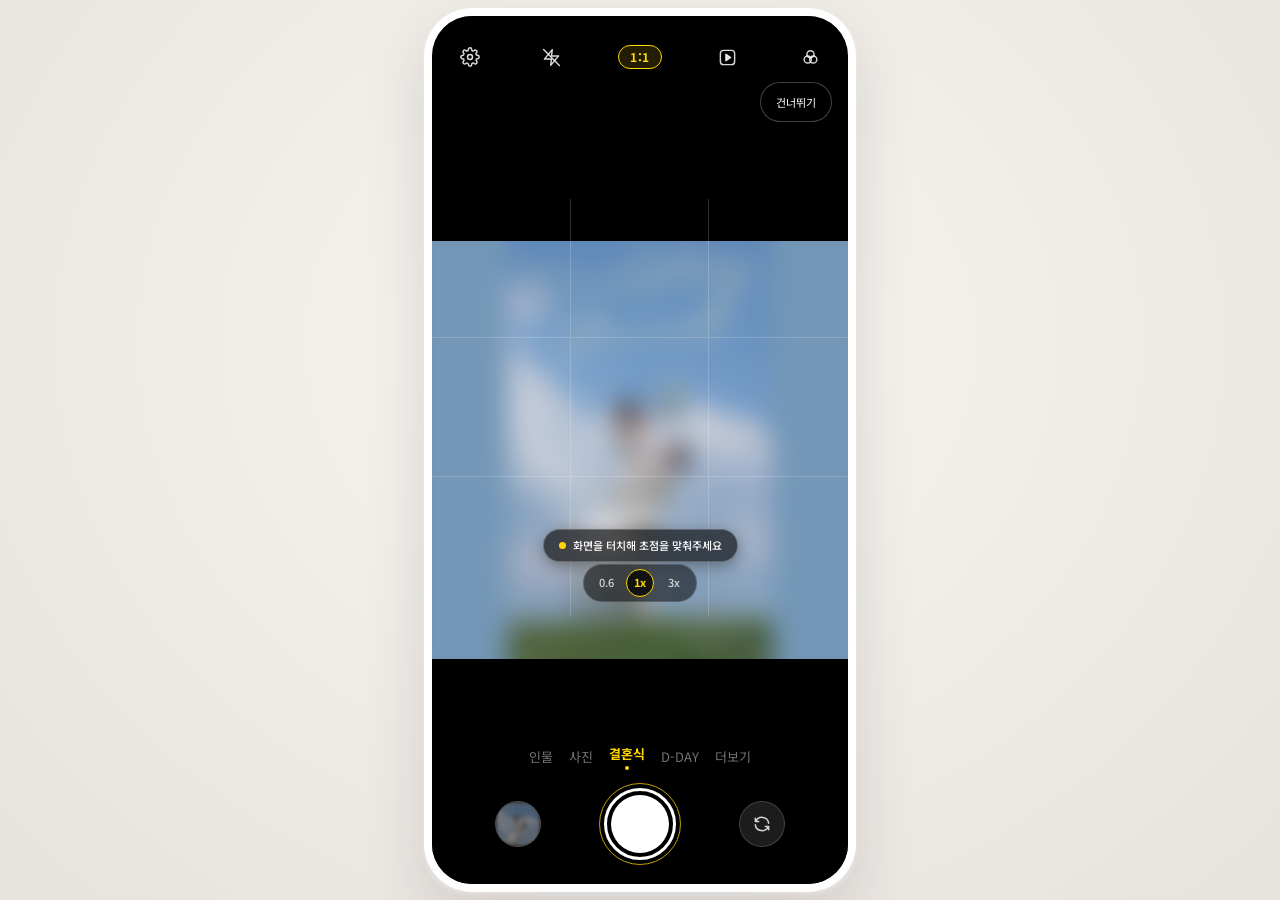
==== commit 0e479236: "Update wedding photos, layout and animated handwritten closing" ====
--- a/index.html
+++ b/index.html
@@ -1663,7 +1663,7 @@
       <div id="photoFrameContainer" class="photo-frame-container">
         <img
           id="weddingPhoto"
-          src="assets/hero-clean.png"
+          src="assets/main-poster.jpg"
           alt="이연호 김영은 웨딩 포스터"
           class="wedding-photo"
           onerror="this.onerror=null; this.src='data:image/svg+xml;utf8,<svg xmlns=%22http://www.w3.org/2000/svg%22 width=%22800%22 height=%221066%22 viewBox=%220 0 800 1066%22><defs><linearGradient id=%22g%22 x1=%220%22 y1=%220%22 x2=%221%22 y2=%221%22><stop offset=%220%25%22 stop-color=%22%23f5e4d7%22/><stop offset=%22100%25%22 stop-color=%22%23c8a48f%22/></linearGradient></defs><rect width=%22800%22 height=%221066%22 fill=%22url(%23g)%22/><text x=%22400%22 y=%22533%22 font-family=%22serif%22 font-size=%2234%22 fill=%22%234a352b%22 text-anchor=%22middle%22>YEONHO &amp; YOUNGEUN</text></svg>';"
@@ -1772,7 +1772,7 @@
           <div class="cam-shutter-row">
             <div class="cam-thumb-circle">
               <img
-                src="assets/hero-clean.png"
+                src="assets/main-poster.jpg"
                 alt="갤러리 썸네일"
               />
             </div>
@@ -1798,10 +1798,10 @@
     ========================================================================= -->
     <main id="invitationBody" class="editorial">
       <section class="ed-section invite" id="invite"><div class="ribbon heart-thread" aria-hidden="true"><svg viewBox="70 40 390 125" preserveAspectRatio="xMidYMid meet" fill="none"><path d="M82 142 C115 116 152 133 192 131 C221 131 246 117 257 89 C269 58 245 38 230 56 C221 66 216 84 224 82 C236 79 209 46 192 66 C169 94 216 126 239 132 C260 139 281 122 289 107 C301 85 276 82 267 98 C261 110 266 113 268 103 C273 86 251 74 242 89 C223 120 257 153 298 151 C335 151 353 124 387 125 C413 127 438 128 447 113"/></svg></div><div class="invite-copy"><p>평생을 함께하고 싶은<br>사람을 만났습니다.</p><p>앞으로 겪을 수많은 날들 속에서<br>때로는 친구처럼, 때로는 연인처럼<br>서로를 웃게 하며<br>재미있게 잘 살겠습니다.</p><p>저희의 결혼식이라는 특별한 여행의<br>시작점에 소중한 분들을 초대합니다.<br>오셔서 자리를 빛내주세요!</p></div><figure class="invitation-photo"><img src="assets/hero-clean.png" alt="푸른 하늘 아래 함께한 두 사람" loading="lazy"><figcaption>OUR FIRST CHAPTER, TOGETHER</figcaption></figure></section>
-      <section class="ed-section" id="about" aria-label="신랑 신부 소개"><h2 class="about-title">About Us</h2><div class="couple-profiles"><article class="couple-profile"><img class="profile-sticker" src="https://images.unsplash.com/photo-1503919005314-30d93d07d823?w=450&q=80" alt="신랑 사진 임시 샘플" loading="lazy"><h3><span>신랑</span> 이연호</h3><p>1990년생, 서울사람<br>다정한 사랑꾼 <span class="profile-mbti">ESFJ</span><br>#운동러버 #IT개발자</p><p class="profile-description"><span class="profile-emoji" aria-hidden="true">🌳</span>나무같은 남편이 되겠습니다</p><p class="profile-family">장남</p></article><article class="couple-profile"><img class="profile-sticker" src="https://images.unsplash.com/photo-1516627145497-ae6968895b74?w=450&q=80" alt="신부 사진 임시 샘플" loading="lazy"><h3><span>신부</span> 김영은</h3><p>1993년생, 제주사람<br>세상의 소금형 <span class="profile-mbti">ISTJ</span><br>#꼼꼼이 #은행원</p><p class="profile-description"><span class="profile-emoji" aria-hidden="true">☀️</span>햇살같은 아내가 되겠습니다</p><p class="profile-family">장녀</p></article></div><p class="small-note">사진과 프로필은 임시 샘플입니다.</p><button type="button" class="notebook-contact" data-open-contact>축하 연락하기 ↗</button></section>
+      <section class="ed-section" id="about" aria-label="신랑 신부 소개"><h2 class="about-title">About Us</h2><div class="couple-profiles"><article class="couple-profile"><img class="profile-sticker" src="https://images.unsplash.com/photo-1503919005314-30d93d07d823?w=450&q=80" alt="신랑 사진 임시 샘플" loading="lazy"><h3><span>신랑</span> 이연호</h3><p>1990년생, 서울사람<br>다정한 사랑꾼 <span class="profile-mbti">ESFJ</span><br>#운동러버 #IT개발자</p><p class="profile-description"><span class="profile-emoji" aria-hidden="true">🌳</span>나무같은 남편이 되겠습니다</p><p class="profile-family"><strong>이종일 · 김상금</strong>의<br>아들 <strong>연호</strong></p></article><article class="couple-profile"><img class="profile-sticker" src="https://images.unsplash.com/photo-1516627145497-ae6968895b74?w=450&q=80" alt="신부 사진 임시 샘플" loading="lazy"><h3><span>신부</span> 김영은</h3><p>1993년생, 제주사람<br>세상의 소금형 <span class="profile-mbti">ISTJ</span><br>#꼼꼼이 #은행원</p><p class="profile-description"><span class="profile-emoji" aria-hidden="true">☀️</span>햇살같은 아내가 되겠습니다</p><p class="profile-family"><strong>김종덕 · 이을순</strong>의<br>딸 <strong>영은</strong></p></article></div><p class="small-note">사진과 프로필은 임시 샘플입니다.</p><button type="button" class="notebook-contact" data-open-contact>축하 연락하기 ↗</button></section>
       
       <section class="ed-section" id="when"><div class="calendar-title">CALENDAR</div><div class="calendar-event-info"><h2>2027년 4월 17일 토요일 오후 3시</h2><p class="calendar-venue">웨딩시티 신도림 그랜드볼룸홀</p></div><div class="calendar-week"><span>SUN</span><span>MON</span><span>TUE</span><span>WED</span><span>THU</span><span>FRI</span><span>SAT</span></div><div id="aprilCalendarGrid" class="notion-cal-grid"></div><div class="dday-timer-grid"><div class="dday-unit-card"><span id="cdDays" class="dday-num">000</span><span class="dday-label">DAYS</span></div><div class="dday-unit-card"><span id="cdHours" class="dday-num">00</span><span class="dday-label">HOURS</span></div><div class="dday-unit-card"><span id="cdMinutes" class="dday-num">00</span><span class="dday-label">MIN</span></div><div class="dday-unit-card"><span id="cdSeconds" class="dday-num">00</span><span class="dday-label">SEC</span></div></div><p class="countdown">연호 <span aria-hidden="true">♥</span> 영은의 결혼식까지 <strong id="ddayHeadline">D-DAY</strong></p></section>
-      <section class="ed-section" id="location"><div class="ed-eyebrow">LOCATION</div><h2 class="ed-heading">오시는 길</h2><p class="loc-name">웨딩시티 신도림 · 그랜드볼룸홀</p><p class="loc-address">서울특별시 구로구 새말로 97<br>신도림테크노마트 11층</p><button type="button" class="address-copy" id="copyVenueAddress">주소 복사</button><p class="address-copy-status" id="venueCopyStatus" role="status" aria-live="polite"></p><div id="venueMap" class="venue-map" role="region" aria-label="웨딩시티 신도림 위치 지도"></div><p id="mapStatus" class="map-status" role="status">지도를 불러오는 중입니다.</p><div class="map-actions"><a href="https://naver.me/5Rh0OxaM" target="_blank" rel="noopener"><span class="map-platform-icon naver-icon" aria-hidden="true">N</span>네이버지도</a><button type="button" id="kakaoNavi" disabled><span class="map-platform-icon kakao-icon" aria-hidden="true">➤</span>카카오내비</button></div><p id="naviStatus" class="map-status" role="status"></p><div class="transit-tabs" role="tablist"><button class="selected" data-tab="subway">지하철</button><button data-tab="bus">버스</button><button data-tab="parking">주차안내</button></div><div class="transit-content" id="transitContent"><span class="line-one">1호선</span> <span class="line-two">2호선</span> 신도림역<br>* ③번 출구 테크노마트 지하 1층과 직접 연결</div></section>
+      <section class="ed-section" id="location"><div class="ed-eyebrow">LOCATION</div><h2 class="ed-heading">오시는 길</h2><p class="loc-name">웨딩시티 신도림 · 그랜드볼룸홀</p><p class="loc-address">서울특별시 구로구 새말로 97<br>신도림테크노마트 11층</p><button type="button" class="address-copy" id="copyVenueAddress">주소 복사</button><p class="address-copy-status" id="venueCopyStatus" role="status" aria-live="polite"></p><div id="venueMap" class="venue-map" role="region" aria-label="웨딩시티 신도림 위치 지도"></div><p id="mapStatus" class="map-status" role="status">지도를 불러오는 중입니다.</p><div class="map-actions"><a href="https://naver.me/5Rh0OxaM" target="_blank" rel="noopener"><span class="map-platform-icon naver-icon" aria-hidden="true">N</span>네이버지도</a><button type="button" id="kakaoNavi" disabled><span class="map-platform-icon kakao-icon" aria-hidden="true">➤</span>카카오내비</button><a href="https://tmap.life/e2cb9dcd" target="_blank" rel="noopener noreferrer"><span class="map-platform-icon tmap-icon" aria-hidden="true">T</span>티맵</a></div><p id="naviStatus" class="map-status" role="status"></p><div class="transit-tabs" role="tablist"><button class="selected" data-tab="subway">지하철</button><button data-tab="bus">버스</button><button data-tab="parking">주차안내</button></div><div class="transit-content" id="transitContent"><span class="line-one">1호선</span> <span class="line-two">2호선</span> 신도림역<br>* ③번 출구 테크노마트 지하 1층과 직접 연결</div></section>
 <section class="ed-section" id="notices"><h2 class="notice-heading">공지사항</h2><div class="notice-box"><div class="notice-tabs" role="tablist" aria-label="공지사항 안내"><button type="button" role="tab" id="notice-walk" aria-controls="noticePanel" aria-selected="true" data-notice="walk">도보</button><button type="button" role="tab" id="notice-parking" aria-controls="noticePanel" aria-selected="false" tabindex="-1" data-notice="parking">주차</button><button type="button" role="tab" id="notice-atm" aria-controls="noticePanel" aria-selected="false" tabindex="-1" data-notice="atm">ATM</button></div><div id="noticePanel" class="notice-panel" role="tabpanel" aria-labelledby="notice-walk" tabindex="0"><p><span class="line-one">1호선</span> <span class="line-two">2호선</span> 신도림역</p><p>③번 출구 테크노마트 지하 1층과<br>직접 연결되어 있습니다.</p><p>11층 그랜드볼룸홀로 올라와 주세요.</p></div></div></section>
 <section class="ed-section" id="gallery"><h2 class="gallery-title">Gallery</h2><div class="ed-gallery" id="galleryGrid"><div class="notion-gallery-card" data-src="https://images.unsplash.com/photo-1519741497674-611481863552?auto=format&fit=crop&w=1000&q=85" data-caption="Our moments"><img src="https://images.unsplash.com/photo-1519741497674-611481863552?auto=format&fit=crop&w=1000&q=85" alt="웨딩사진"></div><div class="notion-gallery-card" data-src="https://images.unsplash.com/photo-1537633552985-df8429e8048b?w=1000" data-caption="Together"><img src="https://images.unsplash.com/photo-1537633552985-df8429e8048b?w=700" alt="웨딩사진"></div><div class="notion-gallery-card" data-src="https://images.unsplash.com/photo-1511285560929-80b456fea0bc?w=1000" data-caption="Wedding"><img src="https://images.unsplash.com/photo-1511285560929-80b456fea0bc?w=700" alt="웨딩사진"></div></div><button class="gallery-more" id="galleryMore" type="button" aria-controls="galleryGrid" hidden>더보기 +</button><p class="small-note">사진을 터치하면 크게 볼 수 있어요.</p></section>
       <section class="ed-section" id="account"><div class="ed-eyebrow">WITH LOVE</div><h2 class="ed-heading">마음 전하실 곳</h2><p class="section-copy">비대면으로 축하를 전하고자<br>하시는 분들을 위해<br>계좌번호를 기재하였습니다.<br>너그러운 마음으로 양해 부탁드립니다.</p><p class="account-demo">디자인 확인용 가상 계좌 · 실제 송금 불가</p><details class="account-details"><summary>신랑 측 계좌 안내 <span>⌃</span></summary><div class="account-list"><article class="account-row"><div><p>신랑 <strong>이연호</strong></p><p>국민 000-00-0000000</p></div><div class="account-buttons"><button type="button" class="pay-preview" aria-label="신랑 카카오페이 시안" disabled>● pay</button><button type="button" class="copy-account" data-account="000-00-0000000">▢ 복사</button></div></article><article class="account-row"><div><p>아버지 <strong>이종일</strong></p><p>국민 000-00-0000000</p></div><div class="account-buttons"><button type="button" class="pay-preview" aria-label="아버지 카카오페이 시안" disabled>● pay</button><button type="button" class="copy-account" data-account="000-00-0000000">▢ 복사</button></div></article><article class="account-row"><div><p>어머니 <strong>김상금</strong></p><p>국민 000-00-0000000</p></div><div class="account-buttons"><button type="button" class="pay-preview" aria-label="어머니 카카오페이 시안" disabled>● pay</button><button type="button" class="copy-account" data-account="000-00-0000000">▢ 복사</button></div></article></div></details><details class="account-details"><summary>신부 측 계좌 안내 <span>⌃</span></summary><div class="account-list"><article class="account-row"><div><p>신부 <strong>김영은</strong></p><p>국민 000-00-0000000</p></div><div class="account-buttons"><button type="button" class="pay-preview" aria-label="신부 카카오페이 시안" disabled>● pay</button><button type="button" class="copy-account" data-account="000-00-0000000">▢ 복사</button></div></article><article class="account-row"><div><p>아버지 <strong>김종덕</strong></p><p>국민 000-00-0000000</p></div><div class="account-buttons"><button type="button" class="pay-preview" aria-label="아버지 카카오페이 시안" disabled>● pay</button><button type="button" class="copy-account" data-account="000-00-0000000">▢ 복사</button></div></article><article class="account-row"><div><p>어머니 <strong>이을순</strong></p><p>국민 000-00-0000000</p></div><div class="account-buttons"><button type="button" class="pay-preview" aria-label="어머니 카카오페이 시안" disabled>● pay</button><button type="button" class="copy-account" data-account="000-00-0000000">▢ 복사</button></div></article></div></details><p id="accountStatus" role="status" aria-live="polite"></p></section>
@@ -1968,7 +1968,7 @@
 
       </section>
       <section class="ed-section snap-section" id="snap"><div class="ed-eyebrow">GUEST SNAP</div><h2 class="snap-heading">우리들의 순간</h2><div class="guest-snap-card"><img class="guest-snap-cover" src="https://images.unsplash.com/photo-1452780212940-6f5c0d14d848?auto=format&fit=crop&w=900&q=85" alt="카메라와 사진으로 남기는 추억" loading="lazy"><div class="guest-snap-body"><p class="snap-date">2027년 4월 17일(당일)부터<br>사진 및 영상 업로드가 가능합니다.</p><div class="snap-message"><p>소중한 순간을 담아주세요.</p><p>여러분의 시선으로 담아주신 순간들이<br>저희에게는 영원한 기억이 됩니다.</p><p>결혼식의 행복한 순간을 함께 나눠주세요.<br>여러분의 사진 한 장이<br>저희에게 소중한 보물이 될 거예요 :)</p></div><button type="button" class="guest-snap-upload" disabled><span aria-hidden="true">☁ ↑</span>사진 및 영상 업로드</button><p id="snapStatus" class="small-note">업로드 기능 준비 중</p><input id="snapInput" type="file" accept="image/*,video/*" multiple hidden disabled></div></div></section>
-      <section class="closing closing-photo" aria-label="마지막 웨딩 사진"><img src="assets/hero-clean.png" alt="두 사람의 웨딩 사진" loading="lazy"></section>
+      <section class="closing closing-photo" aria-label="마지막 웨딩 사진"><img src="assets/closing-photo.png" alt="두 사람의 웨딩 사진" loading="lazy"><div class="closing-message" aria-label="서로의 가장 좋은 친구이자 동반자가 되어, 예쁘고 단단하게 잘 살겠습니다. 함께해 주셔서 감사합니다. 신랑 이연호 신부 김영은"><p>“서로의 가장 좋은 친구이자<br>동반자가 되어,<br>예쁘고 단단하게 잘 살겠습니다.<br>함께해 주셔서 감사합니다.”</p><p>— 신랑 이연호 신부 김영은</p></div></section>
     </main>
   </div>
 
@@ -1980,7 +1980,7 @@
         <line x1="6" y1="6" x2="18" y2="18"></line>
       </svg>
     </button>
-    <div class="lightbox-content">
+    <button type="button" id="galleryPrev" class="gallery-nav gallery-prev" aria-label="이전 사진">‹</button><button type="button" id="galleryNext" class="gallery-nav gallery-next" aria-label="다음 사진">›</button><span id="galleryPosition" class="gallery-position" aria-live="polite"></span><div class="lightbox-content">
       <img id="lightboxImg" src="" alt="확대된 웨딩 사진" class="lightbox-img" />
       <p id="lightboxCaption" class="lightbox-caption"></p>
     </div>
@@ -2114,6 +2114,21 @@
         });
       }
       window.addEventListener('resize', fitGalleryLightbox);
+      let currentGalleryIndex = 0;
+      function showGalleryPhoto(index) {
+        currentGalleryIndex = (index + galleryCards.length) % galleryCards.length;
+        const card = galleryCards[currentGalleryIndex];
+        lightboxImg.src = card.getAttribute('data-src');
+        lightboxCaption.textContent = card.getAttribute('data-caption') || '';
+        document.getElementById('galleryPosition').textContent = `${currentGalleryIndex + 1} / ${galleryCards.length}`;
+      }
+      document.getElementById('galleryPrev').addEventListener('click', () => showGalleryPhoto(currentGalleryIndex - 1));
+      document.getElementById('galleryNext').addEventListener('click', () => showGalleryPhoto(currentGalleryIndex + 1));
+      galleryLightbox.addEventListener('keydown', event => {
+        if (event.key === 'ArrowLeft' || event.key === 'ArrowRight') {
+          event.preventDefault(); showGalleryPhoto(currentGalleryIndex + (event.key === 'ArrowRight' ? 1 : -1));
+        }
+      });
       let lastGalleryCard;
       galleryCards.forEach((card) => {
         card.tabIndex=0; card.setAttribute('role','button'); card.setAttribute('aria-label','웨딩 사진 크게 보기');
@@ -2123,6 +2138,7 @@
           const caption = card.getAttribute('data-caption') || '';
           if (src) {
             lastGalleryCard = card;
+            showGalleryPhoto(Array.from(galleryCards).indexOf(card));
             lightboxImg.src = src;
             lightboxCaption.textContent = caption;
             fitGalleryLightbox();
@@ -2146,7 +2162,12 @@
       }
 
       closeLightboxBtn.addEventListener('click', closeLightbox);
-      galleryLightbox.addEventListener('keydown',e=>{if(e.key==='Tab'){e.preventDefault();closeLightboxBtn.focus();}});
+      galleryLightbox.addEventListener('keydown', event => {
+        if(event.key !== 'Tab') return;
+        const controls = [closeLightboxBtn, document.getElementById('galleryPrev'), document.getElementById('galleryNext')];
+        const index = controls.indexOf(document.activeElement);
+        event.preventDefault(); controls[(index + (event.shiftKey ? -1 : 1) + controls.length) % controls.length].focus();
+      });
       galleryLightbox.addEventListener('click', (e) => {
         if (e.target === galleryLightbox) closeLightbox();
       });
@@ -2384,5 +2405,5 @@
 document.querySelectorAll('.transit-tabs button').forEach(btn=>btn.addEventListener('click',()=>{document.querySelectorAll('.transit-tabs button').forEach(b=>b.classList.remove('selected'));btn.classList.add('selected');document.getElementById('transitContent').innerHTML=({subway:'<span class="line-one">1호선</span> <span class="line-two">2호선</span> 신도림역<br>* ③번 출구 테크노마트 지하 1층과 직접 연결',bus:'신도림역 정류장 하차<br>지선 : 5619, 6411, 6511, 6611<br>간선 : 160, 503, 600, 660, 662<br>지선 : 5615, 5714, 6512, 6515, 6516, 6637, 6640A, 6713',parking:'테크노마트 지하주차장 이용(B3~B7)<br>주차요원의 안내를 받으세요.<br>* 주차등록은 <mark>8층 키오스크</mark>에서 가능합니다. (3시간)'})[btn.dataset.tab]}));document.getElementById('snapInput').addEventListener('change',e=>{document.getElementById('snapStatus').textContent=`${e.target.files.length}장 선택됨 · 실제 서버 업로드는 아직 연결되지 않았습니다.`});
 </script><script>
  document.getElementById('copyInvite')?.addEventListener('click',async()=>{const status=document.getElementById('shareStatus');try{await navigator.clipboard.writeText(location.href);status.textContent='주소를 복사했습니다.';}catch{status.textContent='주소창의 링크를 복사해 주세요.'}});
-</script><dialog id="contactDialog" class="contact-dialog" aria-labelledby="contactTitle"><button class="contact-close" aria-label="연락처 닫기" autofocus>×</button><h2 id="contactTitle">축하의 마음을 전해요</h2><p>전화 · 문자 · 카카오톡</p><div class="family-grid" id="familyGrid"></div><p style="margin:24px 0 0">연락처와 카카오톡 링크는 준비 중입니다.</p></dialog><script src="contacts.js"></script><script src="location.js"></script><script src="accounts.js"></script><script src="notices.js"></script></body>
+</script><dialog id="contactDialog" class="contact-dialog" aria-labelledby="contactTitle"><button class="contact-close" aria-label="연락처 닫기" autofocus>×</button><h2 id="contactTitle">축하의 마음을 전해요</h2><p>전화 · 문자 · 카카오톡</p><div class="family-grid" id="familyGrid"></div><p style="margin:24px 0 0">연락처와 카카오톡 링크는 준비 중입니다.</p></dialog><script src="contacts.js"></script><script src="location.js"></script><script src="accounts.js"></script><script src="notices.js"></script><script src="closing.js"></script></body>
 </html>
--- a/paper.css
+++ b/paper.css
@@ -105,3 +105,31 @@
 .editorial>.closing-photo{padding:0;min-height:var(--card-height);display:flex;justify-content:center;overflow:hidden}.closing-photo:before{display:none}.closing-photo>img{display:block;width:100%;height:var(--card-height);object-fit:cover;object-position:center}
 
 .editorial .about-title{font-family:'Cormorant Garamond',serif!important;font-style:italic;font-size:38px;color:var(--burgundy);margin:0 0 36px;line-height:1.3}.couple-profile h3 span{margin-right:5px}
+/* Keep the map close to the venue information. */
+#location{justify-content:flex-start;padding-top:38px;padding-bottom:38px}
+#location>.ed-heading{margin:10px 0 18px}
+#location>.ed-heading:after{margin:12px auto 0}
+#location>.loc-name{margin:0;font-size:18px;line-height:1.65}
+#location>.loc-address{margin:10px 0 14px;font-size:17px;line-height:1.7}
+#location>.address-copy{padding:8px 20px;font-size:16px}
+#location>.address-copy-status{min-height:18px;margin:4px 0 8px;font-size:12px}
+#location>.map-actions{margin:12px 0 16px}
+#location>.ed-heading:after{display:none}
+#location .loc-address,#location .transit-content,#location .transit-tabs button,#location .address-copy-status,#location .map-status{color:#292326}
+#location .transit-tabs button.selected{color:var(--burgundy)}
+
+#location>.map-actions{width:100%;display:grid;grid-template-columns:repeat(3,minmax(0,1fr));gap:6px}#location>.map-actions a,#location>.map-actions button{font-size:14px;padding:12px 2px;white-space:nowrap}.map-platform-icon{width:21px;height:21px;margin-right:4px;font-size:15px!important}.tmap-icon{background:linear-gradient(135deg,#ee45bd,#5667ef 55%,#00bfb8);color:white}
+
+.gallery-nav{position:absolute;top:50%;transform:translateY(-50%);z-index:2;width:44px;height:54px;border-radius:8px;background:#0006;color:white;font:38px/1 Arial;display:flex;align-items:center;justify-content:center}.gallery-prev{left:7px}.gallery-next{right:7px}.gallery-position{position:absolute;left:20px;top:30px;color:white;font:14px Arial;letter-spacing:.06em}
+
+.couple-profile .profile-family{font-size:17px;line-height:1.9;margin-top:28px;color:#292326}.editorial .profile-family strong{font-weight:700!important;font-synthesis:weight}
+
+.hero-stage .wedding-photo{object-fit:contain;object-position:center;background:#81a8cb}.hero-stage .wedding-photo.focused{object-fit:contain;object-position:center;transform:scale(1)}
+@media(min-width:768px){
+ :root{--card-height:calc(100dvh - 32px)}
+ .mobile-shell{width:min(420px,calc((100dvh - 32px) * .48));max-width:420px;height:var(--card-height)}
+}
+
+.closing-photo>img{object-fit:contain;background:#12321d}
+
+@font-face{font-family:GrandpaSharing;src:url('https://cdn.jsdelivr.net/gh/projectnoonnu/naverfont_05@1.0/Grandpa_sharing.woff') format('woff');font-display:swap}.closing-photo{position:relative}.editorial .closing-message{position:absolute;top:23%;left:4%;width:92%;color:white;text-align:center;letter-spacing:0;text-shadow:0 2px 5px #0008}.editorial .closing-message,.editorial .closing-message *{font-family:GrandpaSharing,cursive!important;font-size:clamp(20px,5vw,27px);line-height:1.65}.closing-message p+p{margin-top:24px}.closing-message span{opacity:0}.closing-message.writing span{animation:writeLetter .2s ease forwards;animation-delay:var(--letter-delay)}@keyframes writeLetter{to{opacity:1}}@media(prefers-reduced-motion:reduce){.closing-message span{opacity:1;animation:none!important}}
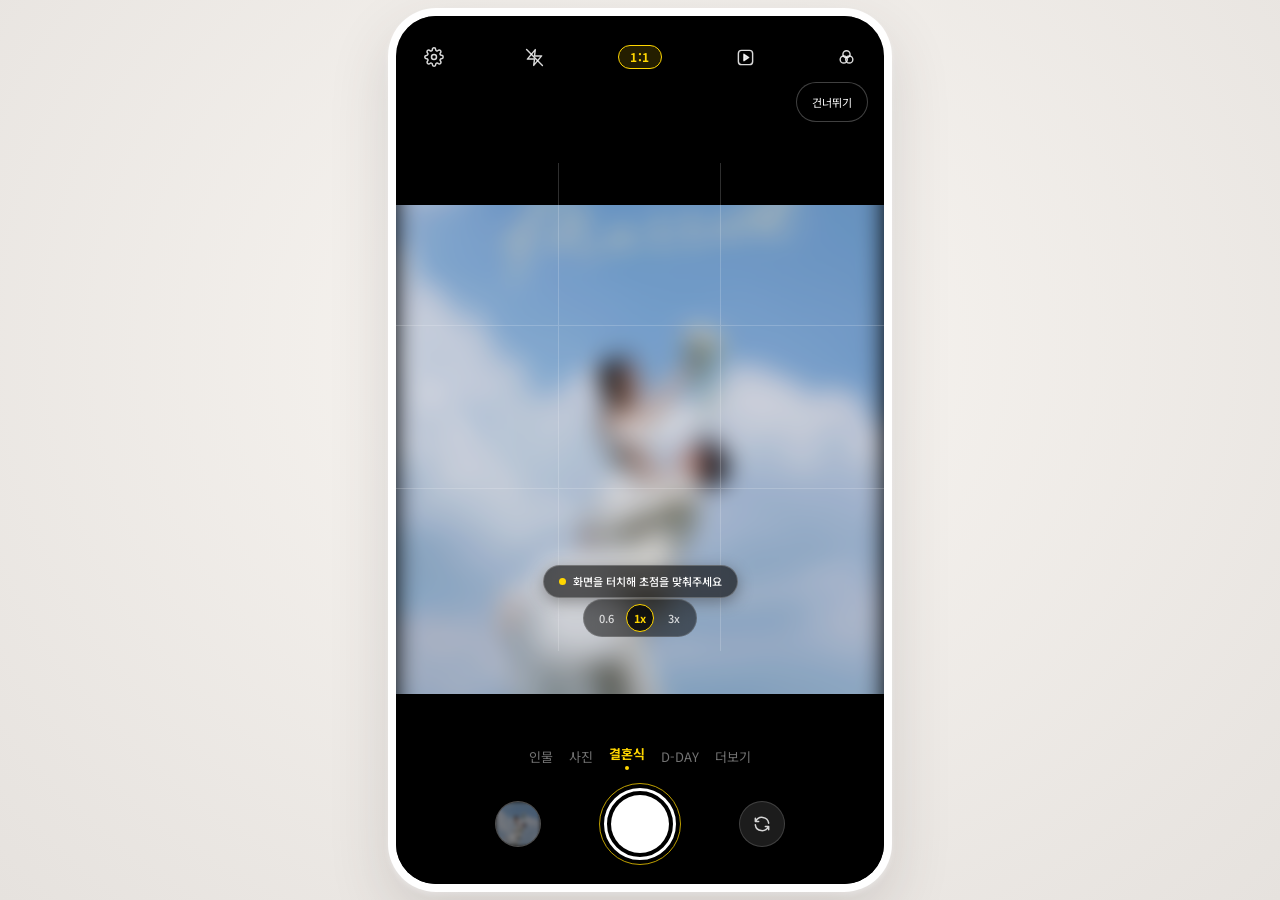
==== commit b11486c7: "Publish current invitation with Supabase Edge guestbook" ====
--- a/index.html
+++ b/index.html
@@ -1797,14 +1797,14 @@
          2. 노션(Notion) 스타일 초대장 본문 & 단체 카카오톡방 방명록
     ========================================================================= -->
     <main id="invitationBody" class="editorial">
-      <section class="ed-section invite" id="invite"><div class="ribbon heart-thread" aria-hidden="true"><svg viewBox="70 40 390 125" preserveAspectRatio="xMidYMid meet" fill="none"><path d="M82 142 C115 116 152 133 192 131 C221 131 246 117 257 89 C269 58 245 38 230 56 C221 66 216 84 224 82 C236 79 209 46 192 66 C169 94 216 126 239 132 C260 139 281 122 289 107 C301 85 276 82 267 98 C261 110 266 113 268 103 C273 86 251 74 242 89 C223 120 257 153 298 151 C335 151 353 124 387 125 C413 127 438 128 447 113"/></svg></div><div class="invite-copy"><p>평생을 함께하고 싶은<br>사람을 만났습니다.</p><p>앞으로 겪을 수많은 날들 속에서<br>때로는 친구처럼, 때로는 연인처럼<br>서로를 웃게 하며<br>재미있게 잘 살겠습니다.</p><p>저희의 결혼식이라는 특별한 여행의<br>시작점에 소중한 분들을 초대합니다.<br>오셔서 자리를 빛내주세요!</p></div><figure class="invitation-photo"><img src="assets/hero-clean.png" alt="푸른 하늘 아래 함께한 두 사람" loading="lazy"><figcaption>OUR FIRST CHAPTER, TOGETHER</figcaption></figure></section>
-      <section class="ed-section" id="about" aria-label="신랑 신부 소개"><h2 class="about-title">About Us</h2><div class="couple-profiles"><article class="couple-profile"><img class="profile-sticker" src="https://images.unsplash.com/photo-1503919005314-30d93d07d823?w=450&q=80" alt="신랑 사진 임시 샘플" loading="lazy"><h3><span>신랑</span> 이연호</h3><p>1990년생, 서울사람<br>다정한 사랑꾼 <span class="profile-mbti">ESFJ</span><br>#운동러버 #IT개발자</p><p class="profile-description"><span class="profile-emoji" aria-hidden="true">🌳</span>나무같은 남편이 되겠습니다</p><p class="profile-family"><strong>이종일 · 김상금</strong>의<br>아들 <strong>연호</strong></p></article><article class="couple-profile"><img class="profile-sticker" src="https://images.unsplash.com/photo-1516627145497-ae6968895b74?w=450&q=80" alt="신부 사진 임시 샘플" loading="lazy"><h3><span>신부</span> 김영은</h3><p>1993년생, 제주사람<br>세상의 소금형 <span class="profile-mbti">ISTJ</span><br>#꼼꼼이 #은행원</p><p class="profile-description"><span class="profile-emoji" aria-hidden="true">☀️</span>햇살같은 아내가 되겠습니다</p><p class="profile-family"><strong>김종덕 · 이을순</strong>의<br>딸 <strong>영은</strong></p></article></div><p class="small-note">사진과 프로필은 임시 샘플입니다.</p><button type="button" class="notebook-contact" data-open-contact>축하 연락하기 ↗</button></section>
+      <section class="ed-section invite" id="invite"><div class="ribbon heart-thread" aria-hidden="true"><svg viewBox="70 40 390 125" preserveAspectRatio="xMidYMid meet" fill="none"><path d="M82 142 C115 116 152 133 192 131 C221 131 246 117 257 89 C269 58 245 38 230 56 C221 66 216 84 224 82 C236 79 209 46 192 66 C169 94 216 126 239 132 C260 139 281 122 289 107 C301 85 276 82 267 98 C261 110 266 113 268 103 C273 86 251 74 242 89 C223 120 257 153 298 151 C335 151 353 124 387 125 C413 127 438 128 447 113"/></svg></div><div class="invite-copy"><p>평생을 함께하고 싶은<br>사람을 만났습니다.</p><p>앞으로 겪을 수많은 날들 속에서<br>때로는 친구처럼, 때로는 연인처럼<br>서로를 웃게 하며<br>재미있게 잘 살겠습니다.</p><p>저희의 결혼식이라는 특별한 여행의<br>시작점에 소중한 분들을 초대합니다.<br>오셔서 자리를 빛내주세요!</p></div><figure class="invitation-photo"><img src="assets/invitation-chapter.png" alt="푸른 하늘 아래 서로에게 다가가는 두 사람" loading="lazy"><figcaption>OUR FIRST CHAPTER, TOGETHER</figcaption></figure></section>
+      <section class="ed-section" id="about" aria-label="신랑 신부 소개"><span class="side-sticker sticker-about" aria-hidden="true"></span><h2 class="about-title">About Us</h2><div class="couple-profiles"><article class="couple-profile"><img class="profile-sticker" src="https://images.unsplash.com/photo-1503919005314-30d93d07d823?w=450&q=80" alt="신랑 사진 임시 샘플" loading="lazy"><h3><span>신랑</span> 이연호</h3><p>1990년생, 서울사람<br>다정한 사랑꾼 <span class="profile-mbti">ESFJ</span><br>#운동러버 #IT개발자</p><p class="profile-description"><span class="profile-emoji" aria-hidden="true">🌳</span>나무같은 남편이 되겠습니다</p><p class="profile-family"><strong>이종일 · 김상금</strong>의<br>아들 <strong>연호</strong></p></article><article class="couple-profile"><img class="profile-sticker" src="https://images.unsplash.com/photo-1516627145497-ae6968895b74?w=450&q=80" alt="신부 사진 임시 샘플" loading="lazy"><h3><span>신부</span> 김영은</h3><p>오늘의 주인공✌️<br>1992년생, 부천사람</p><p class="profile-personality">알고 보면 다정한 <span class="profile-mbti">ISTJ</span><br>#계획은J #IT개발자</p><p class="profile-description"><span class="profile-emoji" aria-hidden="true">🪴</span>함께 성장하는<br>아내가 되겠습니다.</p><p class="profile-family"><strong>김종덕 · 이을순</strong>의<br>딸 <strong>영은</strong></p></article></div><p class="small-note">사진과 프로필은 임시 샘플입니다.</p><button type="button" class="notebook-contact" data-open-contact>축하 연락하기 ↗</button></section>
       
       <section class="ed-section" id="when"><div class="calendar-title">CALENDAR</div><div class="calendar-event-info"><h2>2027년 4월 17일 토요일 오후 3시</h2><p class="calendar-venue">웨딩시티 신도림 그랜드볼룸홀</p></div><div class="calendar-week"><span>SUN</span><span>MON</span><span>TUE</span><span>WED</span><span>THU</span><span>FRI</span><span>SAT</span></div><div id="aprilCalendarGrid" class="notion-cal-grid"></div><div class="dday-timer-grid"><div class="dday-unit-card"><span id="cdDays" class="dday-num">000</span><span class="dday-label">DAYS</span></div><div class="dday-unit-card"><span id="cdHours" class="dday-num">00</span><span class="dday-label">HOURS</span></div><div class="dday-unit-card"><span id="cdMinutes" class="dday-num">00</span><span class="dday-label">MIN</span></div><div class="dday-unit-card"><span id="cdSeconds" class="dday-num">00</span><span class="dday-label">SEC</span></div></div><p class="countdown">연호 <span aria-hidden="true">♥</span> 영은의 결혼식까지 <strong id="ddayHeadline">D-DAY</strong></p></section>
       <section class="ed-section" id="location"><div class="ed-eyebrow">LOCATION</div><h2 class="ed-heading">오시는 길</h2><p class="loc-name">웨딩시티 신도림 · 그랜드볼룸홀</p><p class="loc-address">서울특별시 구로구 새말로 97<br>신도림테크노마트 11층</p><button type="button" class="address-copy" id="copyVenueAddress">주소 복사</button><p class="address-copy-status" id="venueCopyStatus" role="status" aria-live="polite"></p><div id="venueMap" class="venue-map" role="region" aria-label="웨딩시티 신도림 위치 지도"></div><p id="mapStatus" class="map-status" role="status">지도를 불러오는 중입니다.</p><div class="map-actions"><a href="https://naver.me/5Rh0OxaM" target="_blank" rel="noopener"><span class="map-platform-icon naver-icon" aria-hidden="true">N</span>네이버지도</a><button type="button" id="kakaoNavi" disabled><span class="map-platform-icon kakao-icon" aria-hidden="true">➤</span>카카오내비</button><a href="https://tmap.life/e2cb9dcd" target="_blank" rel="noopener noreferrer"><span class="map-platform-icon tmap-icon" aria-hidden="true">T</span>티맵</a></div><p id="naviStatus" class="map-status" role="status"></p><div class="transit-tabs" role="tablist"><button class="selected" data-tab="subway">지하철</button><button data-tab="bus">버스</button><button data-tab="parking">주차안내</button></div><div class="transit-content" id="transitContent"><span class="line-one">1호선</span> <span class="line-two">2호선</span> 신도림역<br>* ③번 출구 테크노마트 지하 1층과 직접 연결</div></section>
 <section class="ed-section" id="notices"><h2 class="notice-heading">공지사항</h2><div class="notice-box"><div class="notice-tabs" role="tablist" aria-label="공지사항 안내"><button type="button" role="tab" id="notice-walk" aria-controls="noticePanel" aria-selected="true" data-notice="walk">도보</button><button type="button" role="tab" id="notice-parking" aria-controls="noticePanel" aria-selected="false" tabindex="-1" data-notice="parking">주차</button><button type="button" role="tab" id="notice-atm" aria-controls="noticePanel" aria-selected="false" tabindex="-1" data-notice="atm">ATM</button></div><div id="noticePanel" class="notice-panel" role="tabpanel" aria-labelledby="notice-walk" tabindex="0"><p><span class="line-one">1호선</span> <span class="line-two">2호선</span> 신도림역</p><p>③번 출구 테크노마트 지하 1층과<br>직접 연결되어 있습니다.</p><p>11층 그랜드볼룸홀로 올라와 주세요.</p></div></div></section>
-<section class="ed-section" id="gallery"><h2 class="gallery-title">Gallery</h2><div class="ed-gallery" id="galleryGrid"><div class="notion-gallery-card" data-src="https://images.unsplash.com/photo-1519741497674-611481863552?auto=format&fit=crop&w=1000&q=85" data-caption="Our moments"><img src="https://images.unsplash.com/photo-1519741497674-611481863552?auto=format&fit=crop&w=1000&q=85" alt="웨딩사진"></div><div class="notion-gallery-card" data-src="https://images.unsplash.com/photo-1537633552985-df8429e8048b?w=1000" data-caption="Together"><img src="https://images.unsplash.com/photo-1537633552985-df8429e8048b?w=700" alt="웨딩사진"></div><div class="notion-gallery-card" data-src="https://images.unsplash.com/photo-1511285560929-80b456fea0bc?w=1000" data-caption="Wedding"><img src="https://images.unsplash.com/photo-1511285560929-80b456fea0bc?w=700" alt="웨딩사진"></div></div><button class="gallery-more" id="galleryMore" type="button" aria-controls="galleryGrid" hidden>더보기 +</button><p class="small-note">사진을 터치하면 크게 볼 수 있어요.</p></section>
-      <section class="ed-section" id="account"><div class="ed-eyebrow">WITH LOVE</div><h2 class="ed-heading">마음 전하실 곳</h2><p class="section-copy">비대면으로 축하를 전하고자<br>하시는 분들을 위해<br>계좌번호를 기재하였습니다.<br>너그러운 마음으로 양해 부탁드립니다.</p><p class="account-demo">디자인 확인용 가상 계좌 · 실제 송금 불가</p><details class="account-details"><summary>신랑 측 계좌 안내 <span>⌃</span></summary><div class="account-list"><article class="account-row"><div><p>신랑 <strong>이연호</strong></p><p>국민 000-00-0000000</p></div><div class="account-buttons"><button type="button" class="pay-preview" aria-label="신랑 카카오페이 시안" disabled>● pay</button><button type="button" class="copy-account" data-account="000-00-0000000">▢ 복사</button></div></article><article class="account-row"><div><p>아버지 <strong>이종일</strong></p><p>국민 000-00-0000000</p></div><div class="account-buttons"><button type="button" class="pay-preview" aria-label="아버지 카카오페이 시안" disabled>● pay</button><button type="button" class="copy-account" data-account="000-00-0000000">▢ 복사</button></div></article><article class="account-row"><div><p>어머니 <strong>김상금</strong></p><p>국민 000-00-0000000</p></div><div class="account-buttons"><button type="button" class="pay-preview" aria-label="어머니 카카오페이 시안" disabled>● pay</button><button type="button" class="copy-account" data-account="000-00-0000000">▢ 복사</button></div></article></div></details><details class="account-details"><summary>신부 측 계좌 안내 <span>⌃</span></summary><div class="account-list"><article class="account-row"><div><p>신부 <strong>김영은</strong></p><p>국민 000-00-0000000</p></div><div class="account-buttons"><button type="button" class="pay-preview" aria-label="신부 카카오페이 시안" disabled>● pay</button><button type="button" class="copy-account" data-account="000-00-0000000">▢ 복사</button></div></article><article class="account-row"><div><p>아버지 <strong>김종덕</strong></p><p>국민 000-00-0000000</p></div><div class="account-buttons"><button type="button" class="pay-preview" aria-label="아버지 카카오페이 시안" disabled>● pay</button><button type="button" class="copy-account" data-account="000-00-0000000">▢ 복사</button></div></article><article class="account-row"><div><p>어머니 <strong>이을순</strong></p><p>국민 000-00-0000000</p></div><div class="account-buttons"><button type="button" class="pay-preview" aria-label="어머니 카카오페이 시안" disabled>● pay</button><button type="button" class="copy-account" data-account="000-00-0000000">▢ 복사</button></div></article></div></details><p id="accountStatus" role="status" aria-live="polite"></p></section>
+<section class="ed-section" id="gallery"><h2 class="gallery-title">Gallery</h2><div class="ed-gallery" id="galleryGrid"><p>갤러리 사진 준비 중</p></div><button class="gallery-more" id="galleryMore" type="button" aria-controls="galleryGrid" hidden>더보기 +</button><p class="small-note">사진을 터치하면 크게 볼 수 있어요.</p></section>
+      <section class="ed-section" id="account"><span class="side-sticker sticker-account" aria-hidden="true"></span><div class="ed-eyebrow">WITH LOVE</div><h2 class="ed-heading">마음 전하실 곳</h2><p class="section-copy">비대면으로 축하를 전하고자<br>하시는 분들을 위해<br>계좌번호를 기재하였습니다.<br>너그러운 마음으로 양해 부탁드립니다.</p><p class="account-demo">디자인 확인용 가상 계좌 · 실제 송금 불가</p><details class="account-details"><summary>신랑 측 계좌 안내 <span>⌃</span></summary><div class="account-list"><article class="account-row"><div><p>신랑 <strong>이연호</strong></p><p>국민 000-00-0000000</p></div><div class="account-buttons"><button type="button" class="pay-preview" aria-label="신랑 카카오페이 시안" disabled>● pay</button><button type="button" class="copy-account" data-account="000-00-0000000">▢ 복사</button></div></article><article class="account-row"><div><p>아버지 <strong>이종일</strong></p><p>국민 000-00-0000000</p></div><div class="account-buttons"><button type="button" class="pay-preview" aria-label="아버지 카카오페이 시안" disabled>● pay</button><button type="button" class="copy-account" data-account="000-00-0000000">▢ 복사</button></div></article><article class="account-row"><div><p>어머니 <strong>김상금</strong></p><p>국민 000-00-0000000</p></div><div class="account-buttons"><button type="button" class="pay-preview" aria-label="어머니 카카오페이 시안" disabled>● pay</button><button type="button" class="copy-account" data-account="000-00-0000000">▢ 복사</button></div></article></div></details><details class="account-details"><summary>신부 측 계좌 안내 <span>⌃</span></summary><div class="account-list"><article class="account-row"><div><p>신부 <strong>김영은</strong></p><p>국민 000-00-0000000</p></div><div class="account-buttons"><button type="button" class="pay-preview" aria-label="신부 카카오페이 시안" disabled>● pay</button><button type="button" class="copy-account" data-account="000-00-0000000">▢ 복사</button></div></article><article class="account-row"><div><p>아버지 <strong>김종덕</strong></p><p>국민 000-00-0000000</p></div><div class="account-buttons"><button type="button" class="pay-preview" aria-label="아버지 카카오페이 시안" disabled>● pay</button><button type="button" class="copy-account" data-account="000-00-0000000">▢ 복사</button></div></article><article class="account-row"><div><p>어머니 <strong>이을순</strong></p><p>국민 000-00-0000000</p></div><div class="account-buttons"><button type="button" class="pay-preview" aria-label="어머니 카카오페이 시안" disabled>● pay</button><button type="button" class="copy-account" data-account="000-00-0000000">▢ 복사</button></div></article></div></details><p id="accountStatus" role="status" aria-live="polite"></p></section>
 
       <section class="ed-section" id="guestbook"><h2 class="guestbook-title">GUESTBOOK</h2>
       <section aria-label="하객 단톡방 방명록">
@@ -2361,49 +2361,12 @@
         guestMsgInput.focus();
       });
 
-      kakaoInputForm.addEventListener('submit', (e) => {
-        e.preventDefault();
-        const name = guestNameInput.value.trim();
-        const message = guestMsgInput.value.trim();
-        if (!name || !message) return;
-
-        const msgId = 'unread-' + Date.now();
-        const row = document.createElement('div');
-        row.className = 'chat-row outgoing msg-animate';
-        row.innerHTML = `
-          <div class="chat-content-col">
-            <span class="chat-sender-name">${escapeHTML(name)}</span>
-            <div class="chat-bubble-line">
-              <div class="chat-meta-col">
-                <span id="${msgId}" class="chat-unread">1</span>
-                <span class="chat-time">${formatKoreanTime()}</span>
-              </div>
-              <div class="bubble-out">${escapeHTML(message)}</div>
-            </div>
-          </div>
-          ${buildAvatarHTML(selectedGender)}
-        `;
-
-        kakaoChatList.appendChild(row);
-        kakaoChatList.scrollTop = kakaoChatList.scrollHeight;
-
-        const currentMembers = parseInt(participantCount.textContent, 10) || 3;
-        participantCount.textContent = String(currentMembers + 1);
-        guestMsgInput.value = '';
-
-        setTimeout(() => {
-          const unreadBadge = document.getElementById(msgId);
-          if (unreadBadge) {
-            unreadBadge.style.transition = 'opacity 0.3s ease';
-            unreadBadge.style.opacity = '0';
-          }
-        }, 1200);
-      });
+
     });
   </script>
 <script>
 document.querySelectorAll('.transit-tabs button').forEach(btn=>btn.addEventListener('click',()=>{document.querySelectorAll('.transit-tabs button').forEach(b=>b.classList.remove('selected'));btn.classList.add('selected');document.getElementById('transitContent').innerHTML=({subway:'<span class="line-one">1호선</span> <span class="line-two">2호선</span> 신도림역<br>* ③번 출구 테크노마트 지하 1층과 직접 연결',bus:'신도림역 정류장 하차<br>지선 : 5619, 6411, 6511, 6611<br>간선 : 160, 503, 600, 660, 662<br>지선 : 5615, 5714, 6512, 6515, 6516, 6637, 6640A, 6713',parking:'테크노마트 지하주차장 이용(B3~B7)<br>주차요원의 안내를 받으세요.<br>* 주차등록은 <mark>8층 키오스크</mark>에서 가능합니다. (3시간)'})[btn.dataset.tab]}));document.getElementById('snapInput').addEventListener('change',e=>{document.getElementById('snapStatus').textContent=`${e.target.files.length}장 선택됨 · 실제 서버 업로드는 아직 연결되지 않았습니다.`});
 </script><script>
  document.getElementById('copyInvite')?.addEventListener('click',async()=>{const status=document.getElementById('shareStatus');try{await navigator.clipboard.writeText(location.href);status.textContent='주소를 복사했습니다.';}catch{status.textContent='주소창의 링크를 복사해 주세요.'}});
-</script><dialog id="contactDialog" class="contact-dialog" aria-labelledby="contactTitle"><button class="contact-close" aria-label="연락처 닫기" autofocus>×</button><h2 id="contactTitle">축하의 마음을 전해요</h2><p>전화 · 문자 · 카카오톡</p><div class="family-grid" id="familyGrid"></div><p style="margin:24px 0 0">연락처와 카카오톡 링크는 준비 중입니다.</p></dialog><script src="contacts.js"></script><script src="location.js"></script><script src="accounts.js"></script><script src="notices.js"></script><script src="closing.js"></script></body>
+</script><dialog id="contactDialog" class="contact-dialog" aria-labelledby="contactTitle"><button class="contact-close" aria-label="연락처 닫기" autofocus>×</button><h2 id="contactTitle">축하의 마음을 전해요</h2><p>전화 · 문자 · 카카오톡</p><div class="family-grid" id="familyGrid"></div><p style="margin:24px 0 0">연락처와 카카오톡 링크는 준비 중입니다.</p></dialog><script src="contacts.js"></script><script src="location.js"></script><script src="accounts.js"></script><script src="notices.js"></script><script src="closing.js"></script><script src="guestbook-config.js"></script><script src="guestbook.js"></script></body>
 </html>
--- a/paper.css
+++ b/paper.css
@@ -133,3 +133,43 @@
 .closing-photo>img{object-fit:contain;background:#12321d}
 
 @font-face{font-family:GrandpaSharing;src:url('https://cdn.jsdelivr.net/gh/projectnoonnu/naverfont_05@1.0/Grandpa_sharing.woff') format('woff');font-display:swap}.closing-photo{position:relative}.editorial .closing-message{position:absolute;top:23%;left:4%;width:92%;color:white;text-align:center;letter-spacing:0;text-shadow:0 2px 5px #0008}.editorial .closing-message,.editorial .closing-message *{font-family:GrandpaSharing,cursive!important;font-size:clamp(20px,5vw,27px);line-height:1.65}.closing-message p+p{margin-top:24px}.closing-message span{opacity:0}.closing-message.writing span{animation:writeLetter .2s ease forwards;animation-delay:var(--letter-delay)}@keyframes writeLetter{to{opacity:1}}@media(prefers-reduced-motion:reduce){.closing-message span{opacity:1;animation:none!important}}
+/* Fill the camera viewfinder before revealing the complete poster. */
+.hero-stage:not(.captured) .wedding-photo{object-fit:cover;object-position:center 65%;transform:scale(1.13)}
+/* Keep photo geometry stable while the viewfinder opens; focus changes blur only. */
+.hero-stage .photo-frame-container{transition:top 1.1s cubic-bezier(.22,1,.36,1),height 1.1s cubic-bezier(.22,1,.36,1),transform 1.1s cubic-bezier(.22,1,.36,1)}
+.hero-stage .wedding-photo,.hero-stage:not(.captured) .wedding-photo,.hero-stage .wedding-photo.focused{position:absolute;left:0;top:50%;width:100%;height:var(--card-height);max-width:none;object-fit:contain;object-position:center;transform:translateY(-50%);transition:filter 1.6s ease;will-change:filter}
+/* Match the desktop reading frame to the 9:16 main poster. */
+@media(min-width:768px){
+ :root{--card-height:min(calc(100dvh - 32px),calc((100vw - 48px) * 16 / 9))}
+ .mobile-shell{width:calc(var(--card-height) * 9 / 16);max-width:none;height:var(--card-height)}
+}
+/* Fill the closing frame so lettering sits directly over the photograph. */
+.closing-photo>img{object-fit:cover;object-position:50% 50%;background:transparent}
+.editorial .closing-message{top:15%;left:5%;width:90%}
+.editorial .closing-message,.editorial .closing-message *{font-size:clamp(18px,4.5vw,22px);line-height:1.7}
+.closing-message p+p{margin-top:20px}
+.guest-snap-upload{flex-direction:row;gap:8px;white-space:nowrap;font-size:17px}
+.guest-snap-upload span{font-size:20px;line-height:1}
+#guestbook{scroll-snap-stop:normal}.kakao-chat-scroll{height:auto;min-height:480px;max-height:none;overflow:visible;overscroll-behavior:auto}.guestbook-status{font-size:13px;margin:12px 0;line-height:1.7}.bubble-in{white-space:pre-wrap;overflow-wrap:anywhere}
+
+.guestbook-confirm{margin:auto;padding:28px 24px;border:0;border-radius:16px;width:min(320px,calc(100% - 40px));background:#fffdfa;color:#292326;box-shadow:0 15px 50px #0003}.guestbook-confirm::backdrop{background:#0006}.guestbook-confirm p{text-align:center;font-family:'Gyeonggi Batang',serif;font-size:20px;margin:0 0 24px}.guestbook-confirm form>div{display:flex;gap:10px}.guestbook-confirm button{flex:1;padding:12px;border-radius:9px;border:1px solid #d7c0c3;font-size:17px}.guestbook-confirm button[value=yes]{background:var(--burgundy);color:white}.guestbook-confirm button:focus-visible{outline:2px solid var(--burgundy);outline-offset:3px}
+
+.invite .invitation-photo{flex:none;width:calc(100% + 56px)}.invite .invitation-photo img{width:100%;height:auto;min-height:0;max-height:none;aspect-ratio:1;object-fit:contain}.invite .invitation-photo figcaption,.invite .invitation-photo:after{display:none}
+@media(max-width:359px){.invite .invitation-photo{width:calc(100% + 44px)}}
+
+.side-sticker{position:absolute;display:block;width:76px;height:110px;background-image:url('assets/dog-stickers.png');background-repeat:no-repeat;background-size:200% 100%;pointer-events:none;z-index:2;filter:drop-shadow(0 3px 3px #49303818)}.sticker-about{top:18px;right:8px;background-position:left center;transform:rotate(12deg)}.sticker-account{top:14px;left:5px;background-position:right center;transform:rotate(-12deg)}#about>.about-title{margin-top:35px}#account>.ed-eyebrow{margin-top:40px}@media(max-width:359px){.side-sticker{width:62px;height:90px}}
+
+.side-sticker{width:228px;height:330px;opacity:1}.sticker-about{top:12px;right:-42px;transform:rotate(12deg)}.sticker-account{top:10px;left:-48px;transform:rotate(-12deg)}#about>.about-title{margin-top:270px}#account>.ed-eyebrow{margin-top:285px}.couple-profile .profile-personality{margin-top:18px}@media(max-width:359px){.side-sticker{width:186px;height:270px}#about>.about-title{margin-top:225px}#account>.ed-eyebrow{margin-top:235px}}
+/* Stickers sit beside the content without reserving a separate row. */
+#about>.about-title{margin-top:0}
+#about .sticker-about{top:34%;right:-92px;width:228px;height:330px;transform:rotate(12deg);z-index:0;opacity:.95}
+#about>.couple-profiles,#about>.about-title,#about>.small-note,#about>.notebook-contact{position:relative;z-index:1}
+#account>.ed-eyebrow{margin-top:0}
+#account .sticker-account{top:32%;left:-105px;z-index:0}
+#account> :not(.side-sticker){position:relative;z-index:1}
+@media(max-width:359px){#about>.about-title,#account>.ed-eyebrow{margin-top:0}#about .sticker-about{width:186px;height:270px;right:-80px}#account .sticker-account{left:-90px}}
+
+#about .sticker-about{top:12px;right:-52px;transform:rotate(12deg)}
+@media(max-width:359px){#about .sticker-about{top:12px;right:-44px}}
+#account .sticker-account{top:8px;left:-42px;transform:rotate(-12deg)}
+@media(max-width:359px){#account .sticker-account{top:8px;left:-32px}}
